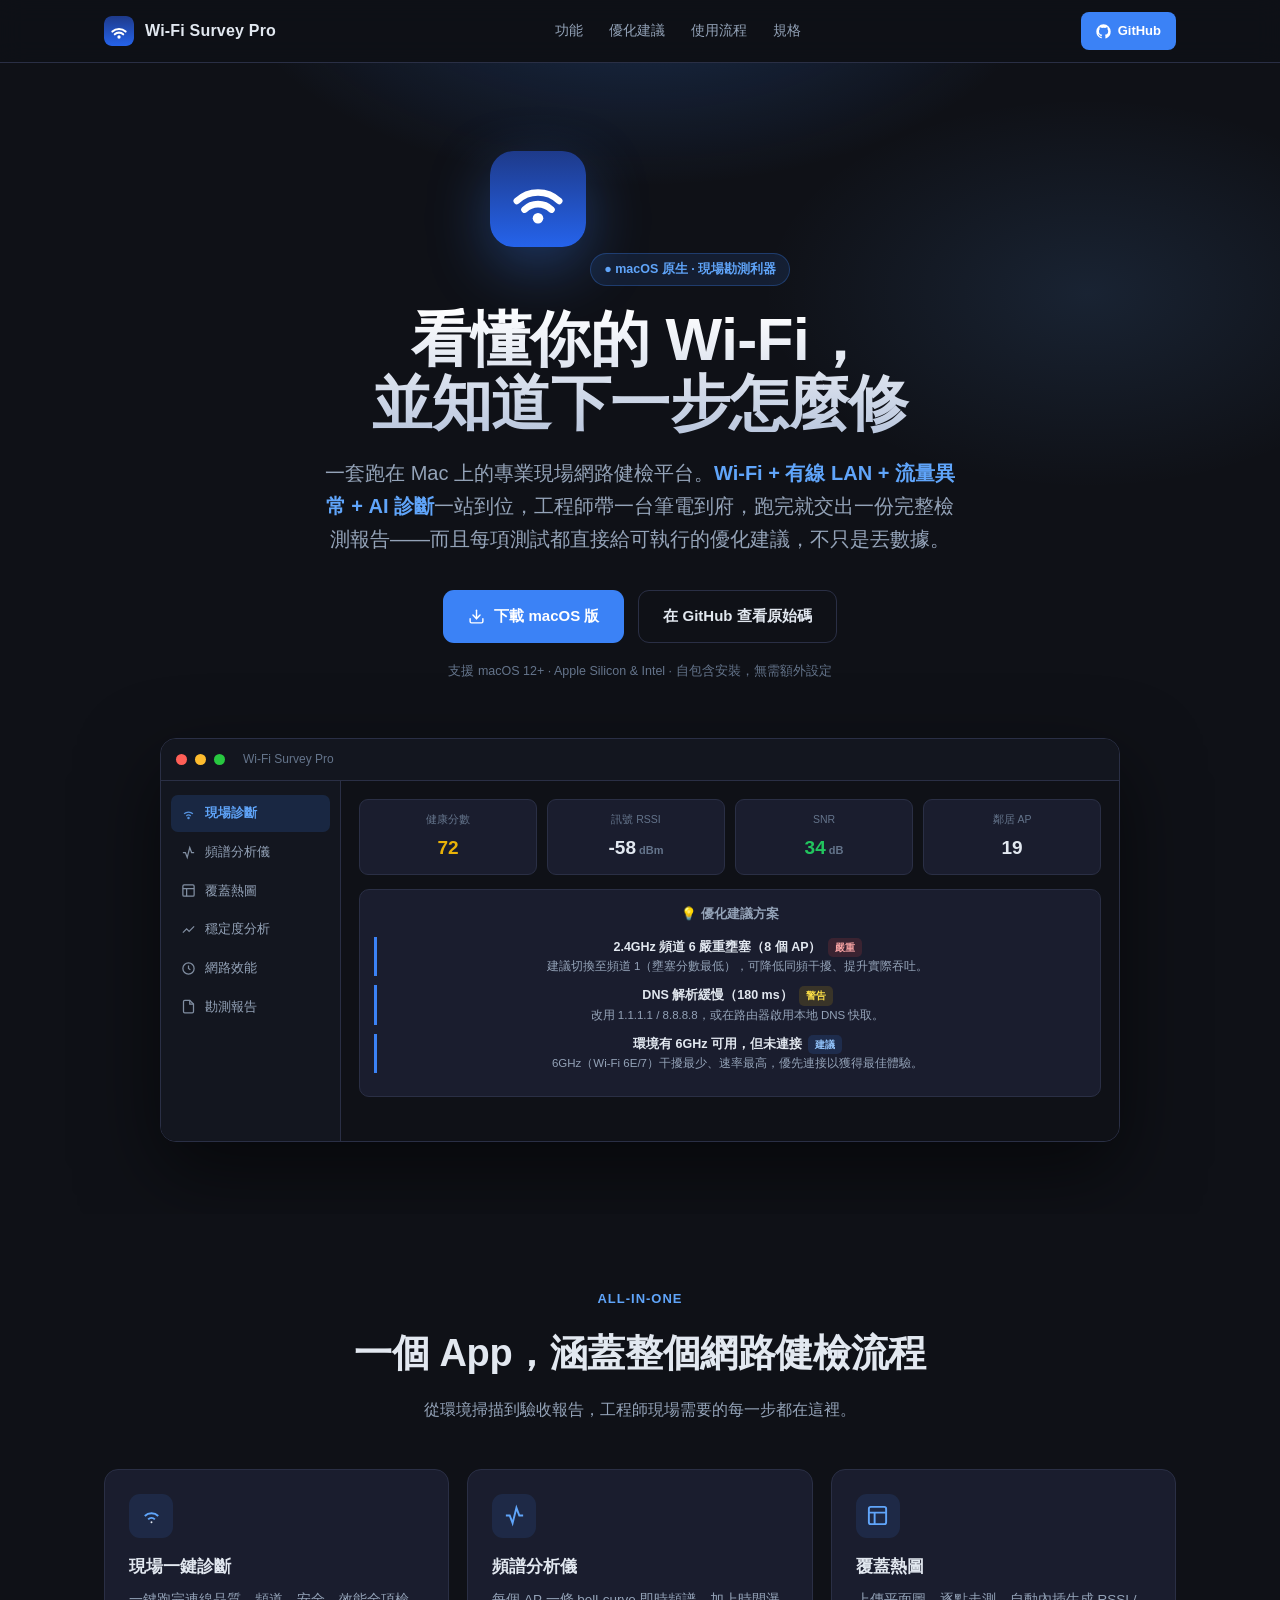
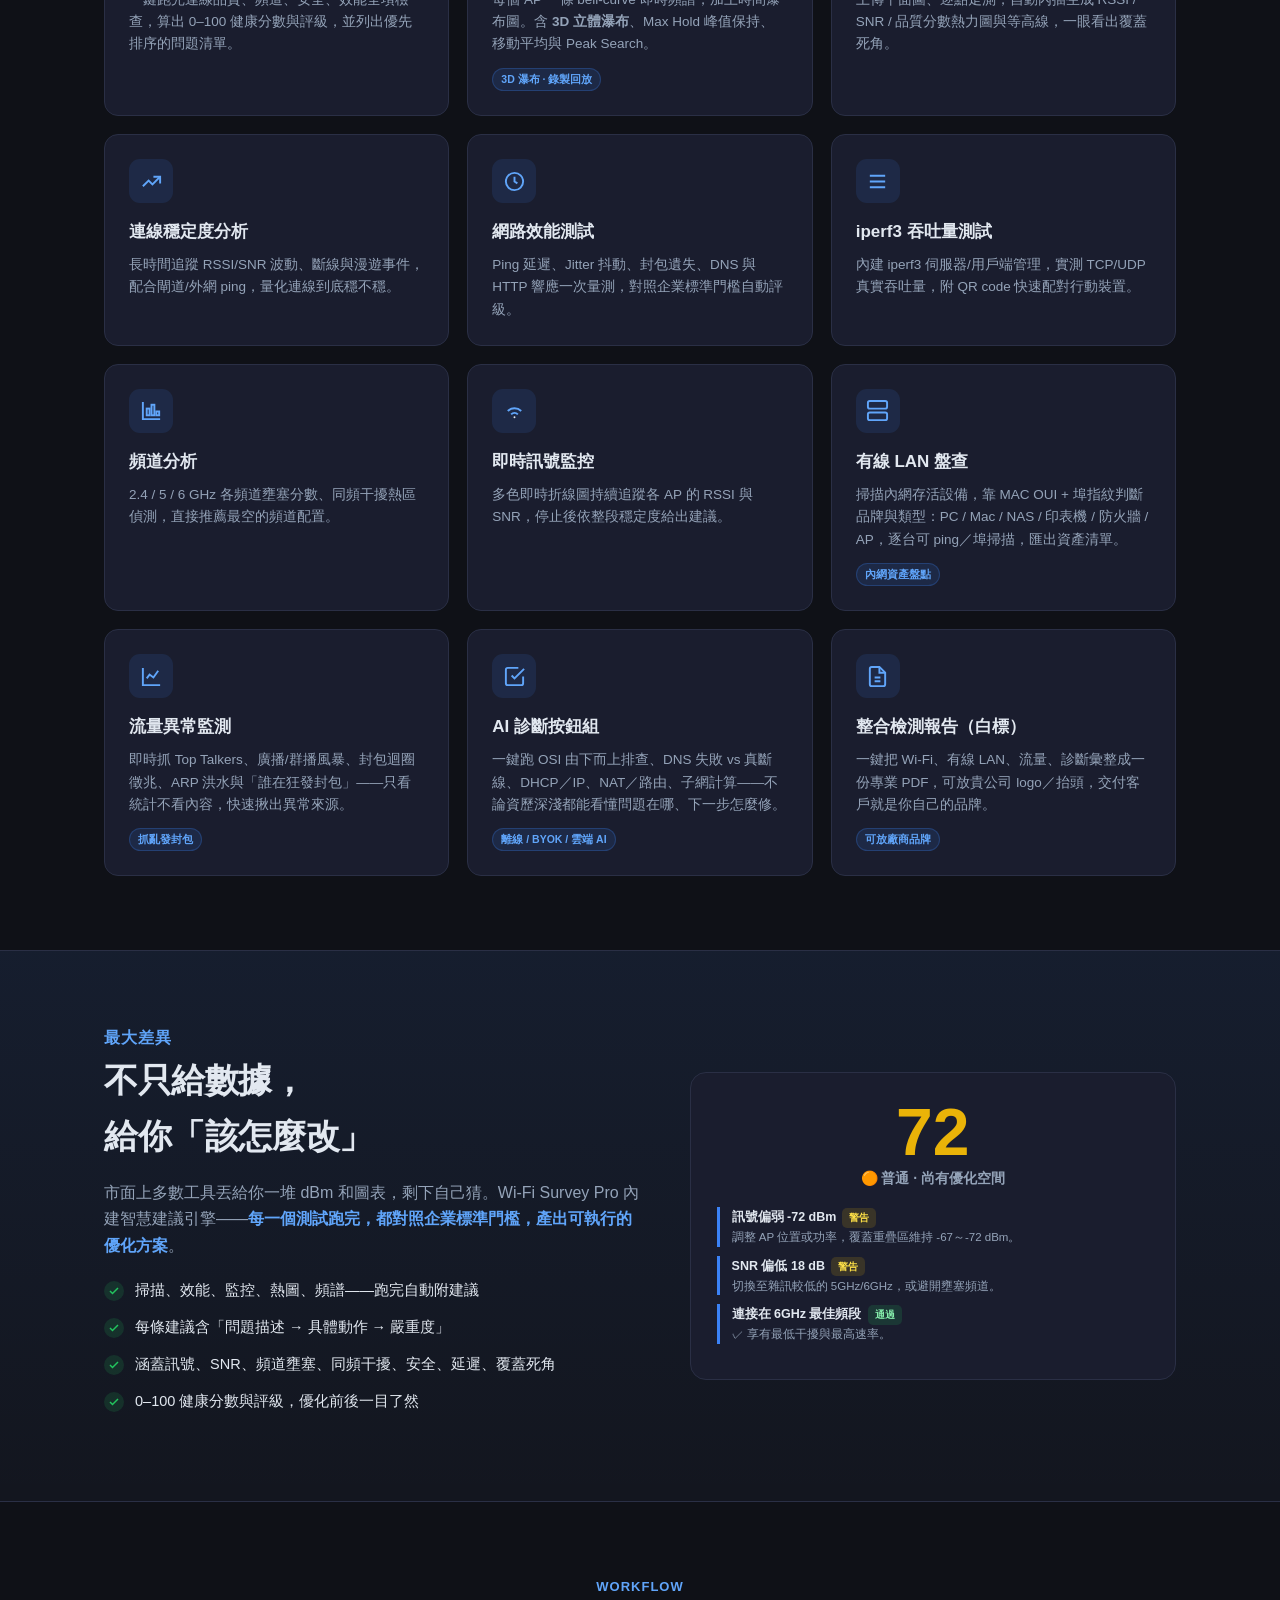
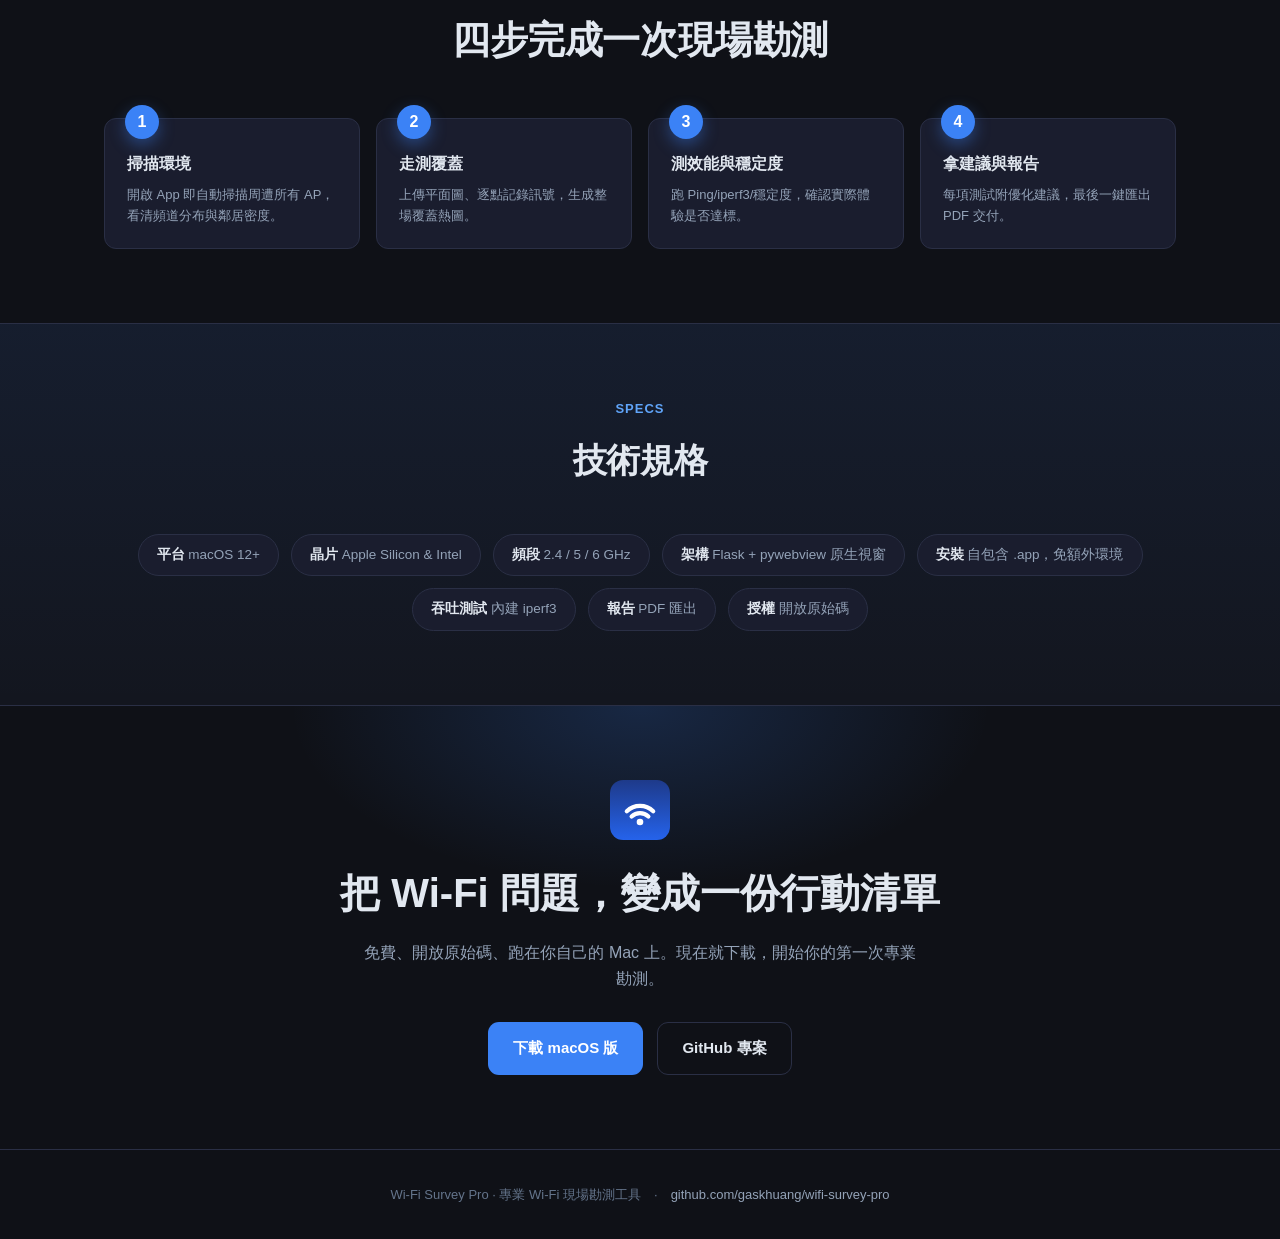
==== docs/index.html @ 83f184ad "docs: P5 介紹頁更新為網路健檢平台（新增 LAN/流量/AI 診斷/整合報告） - Hero 改為「Wi-Fi + 有線 LAN + 流量異常 + AI 診斷 一站式現場健檢平台」 - 功能九" ====
<!DOCTYPE html>
<html lang="zh-TW">
<head>
<meta charset="UTF-8">
<meta name="viewport" content="width=device-width, initial-scale=1.0">
<title>Wi-Fi Survey Pro — 專業 Wi-Fi 現場勘測工具</title>
<meta name="description" content="macOS 專業 Wi-Fi 現場勘測工具：頻譜分析、3D 瀑布圖、覆蓋熱圖、穩定度與效能測試，每個測試跑完都給你可執行的優化建議方案。">
<style>
  :root{
    --bg:#0f1117; --bg2:#13161f; --card:#1a1d2e; --hover:#22273a;
    --border:#2a2f45; --accent:#3b82f6; --accent2:#60a5fa;
    --success:#22c55e; --warning:#eab308; --danger:#ef4444;
    --t1:#e2e8f0; --t2:#94a3b8; --t3:#64748b;
    --radius:14px; --maxw:1120px;
  }
  *{box-sizing:border-box;margin:0;padding:0}
  html{scroll-behavior:smooth}
  body{
    font-family:-apple-system,BlinkMacSystemFont,"Segoe UI","PingFang TC","Noto Sans TC",Roboto,Helvetica,Arial,sans-serif;
    background:var(--bg); color:var(--t1); line-height:1.65;
    -webkit-font-smoothing:antialiased;
  }
  a{color:inherit;text-decoration:none}
  .wrap{max-width:var(--maxw);margin:0 auto;padding:0 24px}
  .accent{color:var(--accent2)}
  .muted{color:var(--t2)}

  /* ── nav ── */
  header{
    position:sticky;top:0;z-index:50;backdrop-filter:blur(12px);
    background:rgba(15,17,23,.72);border-bottom:1px solid var(--border);
  }
  .nav{display:flex;align-items:center;justify-content:space-between;height:62px}
  .brand{display:flex;align-items:center;gap:11px;font-weight:800;font-size:16px;letter-spacing:.2px}
  .brand .logo{width:30px;height:30px;border-radius:8px;flex:0 0 auto}
  .nav-links{display:flex;gap:26px;font-size:14px;color:var(--t2)}
  .nav-links a:hover{color:var(--t1)}
  .nav-cta{display:inline-flex;align-items:center;gap:7px;padding:8px 15px;border-radius:8px;
    background:var(--accent);color:#fff;font-size:13px;font-weight:600;transition:.15s}
  .nav-cta:hover{background:#2563eb;transform:translateY(-1px)}
  @media(max-width:720px){.nav-links{display:none}}

  /* ── hero ── */
  .hero{position:relative;overflow:hidden;padding:88px 0 72px;text-align:center}
  .hero::before{content:"";position:absolute;inset:0;z-index:0;
    background:
      radial-gradient(600px 340px at 50% -10%, rgba(59,130,246,.28), transparent 70%),
      radial-gradient(500px 300px at 85% 20%, rgba(96,165,250,.12), transparent 65%);}
  .hero>*{position:relative;z-index:1}
  .hero .logo-big{width:96px;height:96px;border-radius:24px;margin:0 auto 26px;
    box-shadow:0 20px 60px rgba(59,130,246,.35)}
  .badge{display:inline-flex;align-items:center;gap:7px;font-size:12.5px;color:var(--accent2);
    background:rgba(59,130,246,.12);border:1px solid rgba(59,130,246,.3);
    padding:5px 13px;border-radius:999px;margin-bottom:22px;font-weight:600}
  .hero h1{font-size:clamp(34px,6vw,60px);line-height:1.08;font-weight:850;letter-spacing:-.5px;
    background:linear-gradient(180deg,#fff,#b9c6dd);-webkit-background-clip:text;background-clip:text;color:transparent}
  .hero p.sub{font-size:clamp(16px,2.4vw,20px);color:var(--t2);max-width:640px;margin:20px auto 34px}
  .cta-row{display:flex;gap:14px;justify-content:center;flex-wrap:wrap}
  .btn{display:inline-flex;align-items:center;gap:9px;padding:13px 24px;border-radius:11px;
    font-weight:700;font-size:15px;transition:.16s;border:1px solid transparent}
  .btn-primary{background:var(--accent);color:#fff}
  .btn-primary:hover{background:#2563eb;transform:translateY(-2px);box-shadow:0 12px 30px rgba(59,130,246,.4)}
  .btn-ghost{background:transparent;border-color:var(--border);color:var(--t1)}
  .btn-ghost:hover{background:var(--card);border-color:var(--accent)}
  .hero .note{margin-top:18px;font-size:12.5px;color:var(--t3)}

  /* ── app mockup ── */
  .shot{margin:56px auto 0;max-width:960px;border-radius:16px;overflow:hidden;
    border:1px solid var(--border);box-shadow:0 30px 80px rgba(0,0,0,.55)}
  .shot .bar{display:flex;align-items:center;gap:8px;padding:11px 15px;background:var(--bg2);border-bottom:1px solid var(--border)}
  .dot{width:11px;height:11px;border-radius:50%}
  .app{display:flex;min-height:360px;background:var(--bg)}
  .side{width:180px;flex:0 0 auto;background:var(--bg2);border-right:1px solid var(--border);padding:14px 10px}
  .side .item{display:flex;align-items:center;gap:9px;padding:8px 10px;border-radius:7px;font-size:12.5px;color:var(--t2);margin-bottom:2px}
  .side .item.on{background:rgba(59,130,246,.16);color:var(--accent2);font-weight:600}
  .side .item .ic{width:15px;height:15px;flex:0 0 auto;opacity:.85}
  .main{flex:1;padding:18px;min-width:0}
  .cards{display:grid;grid-template-columns:repeat(4,1fr);gap:10px;margin-bottom:14px}
  .kpi{background:var(--card);border:1px solid var(--border);border-radius:9px;padding:11px 12px}
  .kpi .l{font-size:10.5px;color:var(--t3)}
  .kpi .v{font-size:19px;font-weight:800;margin-top:3px}
  .panel{background:var(--card);border:1px solid var(--border);border-radius:10px;padding:14px}
  .panel h4{font-size:12.5px;color:var(--t2);margin-bottom:12px;font-weight:600}
  .reco{border-left:3px solid var(--accent);padding-left:12px;margin-bottom:9px}
  .reco .rt{font-size:12.5px;font-weight:700}
  .reco .rr{font-size:11.5px;color:var(--t2)}
  .sev{display:inline-block;font-size:9.5px;font-weight:700;padding:2px 7px;border-radius:5px;vertical-align:middle;margin-left:6px}
  .sev-c{background:rgba(239,68,68,.15);color:#fca5a5}
  .sev-w{background:rgba(234,179,8,.15);color:#fde047}
  .sev-i{background:rgba(59,130,246,.15);color:#93c5fd}
  @media(max-width:720px){.side{display:none}.cards{grid-template-columns:repeat(2,1fr)}}

  /* ── sections ── */
  section{padding:74px 0}
  .sec-head{text-align:center;max-width:680px;margin:0 auto 46px}
  .sec-head .eyebrow{font-size:13px;font-weight:700;color:var(--accent2);letter-spacing:1px;text-transform:uppercase}
  .sec-head h2{font-size:clamp(26px,4vw,38px);font-weight:820;margin:12px 0;letter-spacing:-.4px}
  .sec-head p{color:var(--t2);font-size:16px}

  .grid{display:grid;grid-template-columns:repeat(3,1fr);gap:18px}
  @media(max-width:900px){.grid{grid-template-columns:repeat(2,1fr)}}
  @media(max-width:600px){.grid{grid-template-columns:1fr}}
  .feat{background:var(--card);border:1px solid var(--border);border-radius:var(--radius);padding:24px;transition:.18s}
  .feat:hover{border-color:var(--accent);transform:translateY(-3px);box-shadow:0 16px 40px rgba(0,0,0,.35)}
  .feat .fi{width:44px;height:44px;border-radius:11px;display:flex;align-items:center;justify-content:center;
    background:rgba(59,130,246,.12);margin-bottom:15px}
  .feat .fi svg{width:23px;height:23px;stroke:var(--accent2);fill:none;stroke-width:2}
  .feat h3{font-size:17px;font-weight:750;margin-bottom:8px}
  .feat p{font-size:13.5px;color:var(--t2)}
  .feat .tag{display:inline-block;font-size:10.5px;font-weight:700;color:var(--accent2);
    background:rgba(59,130,246,.12);border:1px solid rgba(59,130,246,.25);padding:2px 8px;border-radius:999px;margin-top:12px}

  /* ── highlight (優化建議) ── */
  .hl{background:
      linear-gradient(180deg,rgba(59,130,246,.07),transparent),var(--bg2);
    border-top:1px solid var(--border);border-bottom:1px solid var(--border)}
  .hl-grid{display:grid;grid-template-columns:1.05fr .95fr;gap:48px;align-items:center}
  @media(max-width:820px){.hl-grid{grid-template-columns:1fr;gap:32px}}
  .hl h2{font-size:clamp(24px,3.6vw,34px);font-weight:820;letter-spacing:-.4px;margin-bottom:16px}
  .hl ul{list-style:none;margin-top:20px}
  .hl li{display:flex;gap:11px;font-size:14.5px;color:var(--t1);margin-bottom:13px}
  .hl li .ck{flex:0 0 auto;width:20px;height:20px;border-radius:50%;background:rgba(34,197,94,.15);
    display:flex;align-items:center;justify-content:center;margin-top:2px}
  .hl li .ck svg{width:12px;height:12px;stroke:var(--success);fill:none;stroke-width:3}
  .score-card{background:var(--card);border:1px solid var(--border);border-radius:16px;padding:26px;text-align:center}
  .gauge{font-size:66px;font-weight:900;line-height:1;color:var(--warning)}
  .gauge small{display:block;font-size:14px;font-weight:600;color:var(--t2);margin-top:6px}
  .score-issues{text-align:left;margin-top:22px}

  /* ── steps ── */
  .steps{display:grid;grid-template-columns:repeat(4,1fr);gap:16px;counter-reset:s}
  @media(max-width:820px){.steps{grid-template-columns:repeat(2,1fr)}}
  @media(max-width:480px){.steps{grid-template-columns:1fr}}
  .step{background:var(--card);border:1px solid var(--border);border-radius:12px;padding:22px;position:relative}
  .step::before{counter-increment:s;content:counter(s);position:absolute;top:-14px;left:20px;
    width:34px;height:34px;border-radius:50%;background:var(--accent);color:#fff;font-weight:800;
    display:flex;align-items:center;justify-content:center;box-shadow:0 6px 16px rgba(59,130,246,.4)}
  .step h4{margin:10px 0 7px;font-size:15.5px}
  .step p{font-size:13px;color:var(--t2)}

  /* ── specs ── */
  .specs{display:flex;flex-wrap:wrap;gap:12px;justify-content:center}
  .spec{background:var(--card);border:1px solid var(--border);border-radius:999px;padding:9px 18px;font-size:13.5px;color:var(--t2)}
  .spec b{color:var(--t1)}

  /* ── final cta ── */
  .final{text-align:center;background:
    radial-gradient(500px 260px at 50% 0%,rgba(59,130,246,.2),transparent 70%)}
  .final h2{font-size:clamp(26px,4vw,40px);font-weight:850;margin-bottom:14px}
  .final p{color:var(--t2);max-width:560px;margin:0 auto 30px;font-size:16px}

  footer{border-top:1px solid var(--border);padding:34px 0;color:var(--t3);font-size:13px;text-align:center}
  footer a{color:var(--t2)}footer a:hover{color:var(--t1)}
</style>
</head>
<body>

<!-- shared Wi-Fi logo SVG (used inline several times) -->
<svg width="0" height="0" style="position:absolute" aria-hidden="true">
  <defs>
    <linearGradient id="wifiGrad" x1="0" y1="0" x2="0" y2="1">
      <stop offset="0" stop-color="#1e3a8a"/><stop offset="1" stop-color="#2563eb"/>
    </linearGradient>
    <symbol id="wifi" viewBox="0 0 100 100">
      <rect width="100" height="100" rx="22" fill="url(#wifiGrad)"/>
      <g fill="none" stroke="#fff" stroke-linecap="round">
        <path d="M28 52 A32 32 0 0 1 72 52" stroke-width="7"/>
        <path d="M36 61 A20 20 0 0 1 64 61" stroke-width="7"/>
        <circle cx="50" cy="70" r="5.5" fill="#fff" stroke="none"/>
      </g>
    </symbol>
  </defs>
</svg>

<header>
  <div class="wrap nav">
    <div class="brand"><svg class="logo"><use href="#wifi"/></svg>Wi-Fi Survey Pro</div>
    <nav class="nav-links">
      <a href="#features">功能</a>
      <a href="#reco">優化建議</a>
      <a href="#how">使用流程</a>
      <a href="#specs">規格</a>
    </nav>
    <a class="nav-cta" href="https://github.com/gaskhuang/wifi-survey-pro" target="_blank" rel="noopener">
      <svg width="15" height="15" viewBox="0 0 24 24" fill="currentColor"><path d="M12 .5A11.5 11.5 0 0 0 .5 12a11.5 11.5 0 0 0 7.86 10.92c.58.1.79-.25.79-.56v-2c-3.2.7-3.88-1.37-3.88-1.37-.53-1.34-1.3-1.7-1.3-1.7-1.06-.72.08-.71.08-.71 1.17.08 1.79 1.2 1.79 1.2 1.04 1.79 2.73 1.27 3.4.97.1-.76.4-1.27.74-1.56-2.55-.29-5.24-1.28-5.24-5.7 0-1.26.45-2.29 1.19-3.1-.12-.29-.52-1.46.11-3.05 0 0 .97-.31 3.18 1.18a11 11 0 0 1 5.8 0c2.2-1.49 3.17-1.18 3.17-1.18.63 1.59.23 2.76.11 3.05.74.81 1.19 1.84 1.19 3.1 0 4.43-2.7 5.4-5.26 5.69.41.36.78 1.06.78 2.14v3.17c0 .31.2.67.8.56A11.5 11.5 0 0 0 23.5 12 11.5 11.5 0 0 0 12 .5Z"/></svg>
      GitHub
    </a>
  </div>
</header>

<!-- ── HERO ── -->
<section class="hero">
  <div class="wrap">
    <svg class="logo-big"><use href="#wifi"/></svg>
    <div class="badge">● macOS 原生 · 現場勘測利器</div>
    <h1>看懂你的 Wi-Fi，<br>並知道下一步怎麼修</h1>
    <p class="sub">一套跑在 Mac 上的專業現場網路健檢平台。<strong class="accent">Wi-Fi + 有線 LAN + 流量異常 + AI 診斷</strong>一站到位，工程師帶一台筆電到府，跑完就交出一份完整檢測報告——而且每項測試都直接給可執行的優化建議，不只是丟數據。</p>
    <div class="cta-row">
      <a class="btn btn-primary" href="https://github.com/gaskhuang/wifi-survey-pro/releases" target="_blank" rel="noopener">
        <svg width="17" height="17" viewBox="0 0 24 24" fill="none" stroke="currentColor" stroke-width="2" stroke-linecap="round"><path d="M21 15v4a2 2 0 0 1-2 2H5a2 2 0 0 1-2-2v-4"/><polyline points="7 10 12 15 17 10"/><line x1="12" y1="15" x2="12" y2="3"/></svg>
        下載 macOS 版
      </a>
      <a class="btn btn-ghost" href="https://github.com/gaskhuang/wifi-survey-pro" target="_blank" rel="noopener">在 GitHub 查看原始碼</a>
    </div>
    <div class="note">支援 macOS 12+ · Apple Silicon &amp; Intel · 自包含安裝，無需額外設定</div>

    <!-- app mockup -->
    <div class="shot">
      <div class="bar">
        <span class="dot" style="background:#ff5f57"></span>
        <span class="dot" style="background:#febc2e"></span>
        <span class="dot" style="background:#28c840"></span>
        <span style="margin-left:10px;font-size:12px;color:var(--t3)">Wi-Fi Survey Pro</span>
      </div>
      <div class="app">
        <div class="side">
          <div class="item on"><svg class="ic" viewBox="0 0 24 24" fill="none" stroke="currentColor" stroke-width="2"><path d="M5 12.5a10 10 0 0 1 14 0"/><path d="M8.5 16a5 5 0 0 1 7 0"/><circle cx="12" cy="19" r="1"/></svg>現場診斷</div>
          <div class="item"><svg class="ic" viewBox="0 0 24 24" fill="none" stroke="currentColor" stroke-width="2"><path d="M3 12h4l3 8 4-16 3 8h4"/></svg>頻譜分析儀</div>
          <div class="item"><svg class="ic" viewBox="0 0 24 24" fill="none" stroke="currentColor" stroke-width="2"><rect x="3" y="3" width="18" height="18" rx="2"/><path d="M3 9h18M9 21V9"/></svg>覆蓋熱圖</div>
          <div class="item"><svg class="ic" viewBox="0 0 24 24" fill="none" stroke="currentColor" stroke-width="2"><path d="M3 17l6-6 4 4 8-8"/></svg>穩定度分析</div>
          <div class="item"><svg class="ic" viewBox="0 0 24 24" fill="none" stroke="currentColor" stroke-width="2"><circle cx="12" cy="12" r="9"/><path d="M12 7v5l3 2"/></svg>網路效能</div>
          <div class="item"><svg class="ic" viewBox="0 0 24 24" fill="none" stroke="currentColor" stroke-width="2"><path d="M14 2H6a2 2 0 0 0-2 2v16a2 2 0 0 0 2 2h12a2 2 0 0 0 2-2V8z"/><path d="M14 2v6h6"/></svg>勘測報告</div>
        </div>
        <div class="main">
          <div class="cards">
            <div class="kpi"><div class="l">健康分數</div><div class="v" style="color:var(--warning)">72</div></div>
            <div class="kpi"><div class="l">訊號 RSSI</div><div class="v">-58<span style="font-size:11px;color:var(--t3)"> dBm</span></div></div>
            <div class="kpi"><div class="l">SNR</div><div class="v" style="color:var(--success)">34<span style="font-size:11px;color:var(--t3)"> dB</span></div></div>
            <div class="kpi"><div class="l">鄰居 AP</div><div class="v">19</div></div>
          </div>
          <div class="panel">
            <h4>💡 優化建議方案</h4>
            <div class="reco"><div class="rt">2.4GHz 頻道 6 嚴重壅塞（8 個 AP）<span class="sev sev-c">嚴重</span></div><div class="rr">建議切換至頻道 1（壅塞分數最低），可降低同頻干擾、提升實際吞吐。</div></div>
            <div class="reco"><div class="rt">DNS 解析緩慢（180 ms）<span class="sev sev-w">警告</span></div><div class="rr">改用 1.1.1.1 / 8.8.8.8，或在路由器啟用本地 DNS 快取。</div></div>
            <div class="reco"><div class="rt">環境有 6GHz 可用，但未連接<span class="sev sev-i">建議</span></div><div class="rr">6GHz（Wi-Fi 6E/7）干擾最少、速率最高，優先連接以獲得最佳體驗。</div></div>
          </div>
        </div>
      </div>
    </div>
  </div>
</section>

<!-- ── FEATURES ── -->
<section id="features">
  <div class="wrap">
    <div class="sec-head">
      <div class="eyebrow">All-in-One</div>
      <h2>一個 App，涵蓋整個網路健檢流程</h2>
      <p>從環境掃描到驗收報告，工程師現場需要的每一步都在這裡。</p>
    </div>
    <div class="grid">
      <div class="feat">
        <div class="fi"><svg viewBox="0 0 24 24"><path d="M5 12.5a10 10 0 0 1 14 0"/><path d="M8.5 16a5 5 0 0 1 7 0"/><circle cx="12" cy="19" r="1" fill="currentColor" stroke="none"/></svg></div>
        <h3>現場一鍵診斷</h3>
        <p>一鍵跑完連線品質、頻道、安全、效能全項檢查，算出 0–100 健康分數與評級，並列出優先排序的問題清單。</p>
      </div>
      <div class="feat">
        <div class="fi"><svg viewBox="0 0 24 24"><path d="M3 12h4l3 8 4-16 3 8h4"/></svg></div>
        <h3>頻譜分析儀</h3>
        <p>每個 AP 一條 bell-curve 即時頻譜，加上時間瀑布圖。含 <b>3D 立體瀑布</b>、Max Hold 峰值保持、移動平均與 Peak Search。</p>
        <span class="tag">3D 瀑布 · 錄製回放</span>
      </div>
      <div class="feat">
        <div class="fi"><svg viewBox="0 0 24 24"><rect x="3" y="3" width="18" height="18" rx="2"/><path d="M3 9h18M9 21V9"/></svg></div>
        <h3>覆蓋熱圖</h3>
        <p>上傳平面圖、逐點走測，自動內插生成 RSSI / SNR / 品質分數熱力圖與等高線，一眼看出覆蓋死角。</p>
      </div>
      <div class="feat">
        <div class="fi"><svg viewBox="0 0 24 24"><path d="M3 17l6-6 4 4 8-8"/><path d="M14 7h7v7"/></svg></div>
        <h3>連線穩定度分析</h3>
        <p>長時間追蹤 RSSI/SNR 波動、斷線與漫遊事件，配合閘道/外網 ping，量化連線到底穩不穩。</p>
      </div>
      <div class="feat">
        <div class="fi"><svg viewBox="0 0 24 24"><circle cx="12" cy="12" r="9"/><path d="M12 7v5l3 2"/></svg></div>
        <h3>網路效能測試</h3>
        <p>Ping 延遲、Jitter 抖動、封包遺失、DNS 與 HTTP 響應一次量測，對照企業標準門檻自動評級。</p>
      </div>
      <div class="feat">
        <div class="fi"><svg viewBox="0 0 24 24"><path d="M4 12h16M4 6h16M4 18h16"/></svg></div>
        <h3>iperf3 吞吐量測試</h3>
        <p>內建 iperf3 伺服器/用戶端管理，實測 TCP/UDP 真實吞吐量，附 QR code 快速配對行動裝置。</p>
      </div>
      <div class="feat">
        <div class="fi"><svg viewBox="0 0 24 24"><path d="M3 3v18h18"/><rect x="7" y="10" width="3" height="7"/><rect x="12" y="6" width="3" height="11"/><rect x="17" y="13" width="3" height="4"/></svg></div>
        <h3>頻道分析</h3>
        <p>2.4 / 5 / 6 GHz 各頻道壅塞分數、同頻干擾熱區偵測，直接推薦最空的頻道配置。</p>
      </div>
      <div class="feat">
        <div class="fi"><svg viewBox="0 0 24 24"><path d="M5 12.5a10 10 0 0 1 14 0"/><path d="M8.5 16a5 5 0 0 1 7 0"/><circle cx="12" cy="19" r="1" fill="currentColor" stroke="none"/></svg></div>
        <h3>即時訊號監控</h3>
        <p>多色即時折線圖持續追蹤各 AP 的 RSSI 與 SNR，停止後依整段穩定度給出建議。</p>
      </div>
      <div class="feat">
        <div class="fi"><svg viewBox="0 0 24 24"><rect x="2" y="2" width="20" height="8" rx="2"/><rect x="2" y="14" width="20" height="8" rx="2"/><line x1="6" y1="6" x2="6.01" y2="6"/><line x1="6" y1="18" x2="6.01" y2="18"/></svg></div>
        <h3>有線 LAN 盤查</h3>
        <p>掃描內網存活設備，靠 MAC OUI + 埠指紋判斷品牌與類型：PC / Mac / NAS / 印表機 / 防火牆 / AP，逐台可 ping／埠掃描，匯出資產清單。</p>
        <span class="tag">內網資產盤點</span>
      </div>
      <div class="feat">
        <div class="fi"><svg viewBox="0 0 24 24"><path d="M3 3v18h18"/><path d="M7 14l3-4 4 3 5-7"/></svg></div>
        <h3>流量異常監測</h3>
        <p>即時抓 Top Talkers、廣播/群播風暴、封包迴圈徵兆、ARP 洪水與「誰在狂發封包」——只看統計不看內容，快速揪出異常來源。</p>
        <span class="tag">抓亂發封包</span>
      </div>
      <div class="feat">
        <div class="fi"><svg viewBox="0 0 24 24"><path d="M9 11l3 3L22 4"/><path d="M21 12v7a2 2 0 0 1-2 2H5a2 2 0 0 1-2-2V5a2 2 0 0 1 2-2h11"/></svg></div>
        <h3>AI 診斷按鈕組</h3>
        <p>一鍵跑 OSI 由下而上排查、DNS 失敗 vs 真斷線、DHCP／IP、NAT／路由、子網計算——不論資歷深淺都能看懂問題在哪、下一步怎麼修。</p>
        <span class="tag">離線 / BYOK / 雲端 AI</span>
      </div>
      <div class="feat">
        <div class="fi"><svg viewBox="0 0 24 24"><path d="M14 2H6a2 2 0 0 0-2 2v16a2 2 0 0 0 2 2h12a2 2 0 0 0 2-2V8z"/><path d="M14 2v6h6M9 13h6M9 17h6"/></svg></div>
        <h3>整合檢測報告（白標）</h3>
        <p>一鍵把 Wi-Fi、有線 LAN、流量、診斷彙整成一份專業 PDF，可放貴公司 logo／抬頭，交付客戶就是你自己的品牌。</p>
        <span class="tag">可放廠商品牌</span>
      </div>
    </div>
  </div>
</section>

<!-- ── HIGHLIGHT: 優化建議 ── -->
<section id="reco" class="hl">
  <div class="wrap hl-grid">
    <div>
      <div class="eyebrow" style="color:var(--accent2);font-weight:700;letter-spacing:1px">最大差異</div>
      <h2>不只給數據，<br>給你「該怎麼改」</h2>
      <p class="muted">市面上多數工具丟給你一堆 dBm 和圖表，剩下自己猜。Wi-Fi Survey Pro 內建智慧建議引擎——<strong class="accent">每一個測試跑完，都對照企業標準門檻，產出可執行的優化方案</strong>。</p>
      <ul>
        <li><span class="ck"><svg viewBox="0 0 24 24"><polyline points="20 6 9 17 4 12"/></svg></span>掃描、效能、監控、熱圖、頻譜——跑完自動附建議</li>
        <li><span class="ck"><svg viewBox="0 0 24 24"><polyline points="20 6 9 17 4 12"/></svg></span>每條建議含「問題描述 → 具體動作 → 嚴重度」</li>
        <li><span class="ck"><svg viewBox="0 0 24 24"><polyline points="20 6 9 17 4 12"/></svg></span>涵蓋訊號、SNR、頻道壅塞、同頻干擾、安全、延遲、覆蓋死角</li>
        <li><span class="ck"><svg viewBox="0 0 24 24"><polyline points="20 6 9 17 4 12"/></svg></span>0–100 健康分數與評級，優化前後一目了然</li>
      </ul>
    </div>
    <div class="score-card">
      <div class="gauge">72<small>🟠 普通 · 尚有優化空間</small></div>
      <div class="score-issues">
        <div class="reco"><div class="rt">訊號偏弱 -72 dBm<span class="sev sev-w">警告</span></div><div class="rr">調整 AP 位置或功率，覆蓋重疊區維持 -67～-72 dBm。</div></div>
        <div class="reco"><div class="rt">SNR 偏低 18 dB<span class="sev sev-w">警告</span></div><div class="rr">切換至雜訊較低的 5GHz/6GHz，或避開壅塞頻道。</div></div>
        <div class="reco"><div class="rt">連接在 6GHz 最佳頻段<span class="sev sev-i" style="background:rgba(34,197,94,.15);color:#86efac">通過</span></div><div class="rr">✓ 享有最低干擾與最高速率。</div></div>
      </div>
    </div>
  </div>
</section>

<!-- ── HOW IT WORKS ── -->
<section id="how">
  <div class="wrap">
    <div class="sec-head">
      <div class="eyebrow">Workflow</div>
      <h2>四步完成一次現場勘測</h2>
    </div>
    <div class="steps">
      <div class="step"><h4>掃描環境</h4><p>開啟 App 即自動掃描周遭所有 AP，看清頻道分布與鄰居密度。</p></div>
      <div class="step"><h4>走測覆蓋</h4><p>上傳平面圖、逐點記錄訊號，生成整場覆蓋熱圖。</p></div>
      <div class="step"><h4>測效能與穩定度</h4><p>跑 Ping/iperf3/穩定度，確認實際體驗是否達標。</p></div>
      <div class="step"><h4>拿建議與報告</h4><p>每項測試附優化建議，最後一鍵匯出 PDF 交付。</p></div>
    </div>
  </div>
</section>

<!-- ── SPECS ── -->
<section id="specs" class="hl">
  <div class="wrap">
    <div class="sec-head">
      <div class="eyebrow" style="color:var(--accent2);font-weight:700;letter-spacing:1px">Specs</div>
      <h2>技術規格</h2>
    </div>
    <div class="specs">
      <div class="spec"><b>平台</b> macOS 12+</div>
      <div class="spec"><b>晶片</b> Apple Silicon &amp; Intel</div>
      <div class="spec"><b>頻段</b> 2.4 / 5 / 6 GHz</div>
      <div class="spec"><b>架構</b> Flask + pywebview 原生視窗</div>
      <div class="spec"><b>安裝</b> 自包含 .app，免額外環境</div>
      <div class="spec"><b>吞吐測試</b> 內建 iperf3</div>
      <div class="spec"><b>報告</b> PDF 匯出</div>
      <div class="spec"><b>授權</b> 開放原始碼</div>
    </div>
  </div>
</section>

<!-- ── FINAL CTA ── -->
<section class="final">
  <div class="wrap">
    <svg style="width:60px;height:60px;margin:0 auto 20px;display:block"><use href="#wifi"/></svg>
    <h2>把 Wi-Fi 問題，變成一份行動清單</h2>
    <p>免費、開放原始碼、跑在你自己的 Mac 上。現在就下載，開始你的第一次專業勘測。</p>
    <div class="cta-row">
      <a class="btn btn-primary" href="https://github.com/gaskhuang/wifi-survey-pro/releases" target="_blank" rel="noopener">下載 macOS 版</a>
      <a class="btn btn-ghost" href="https://github.com/gaskhuang/wifi-survey-pro" target="_blank" rel="noopener">GitHub 專案</a>
    </div>
  </div>
</section>

<footer>
  <div class="wrap">
    Wi-Fi Survey Pro · 專業 Wi-Fi 現場勘測工具　·　<a href="https://github.com/gaskhuang/wifi-survey-pro" target="_blank" rel="noopener">github.com/gaskhuang/wifi-survey-pro</a>
  </div>
</footer>

</body>
</html>
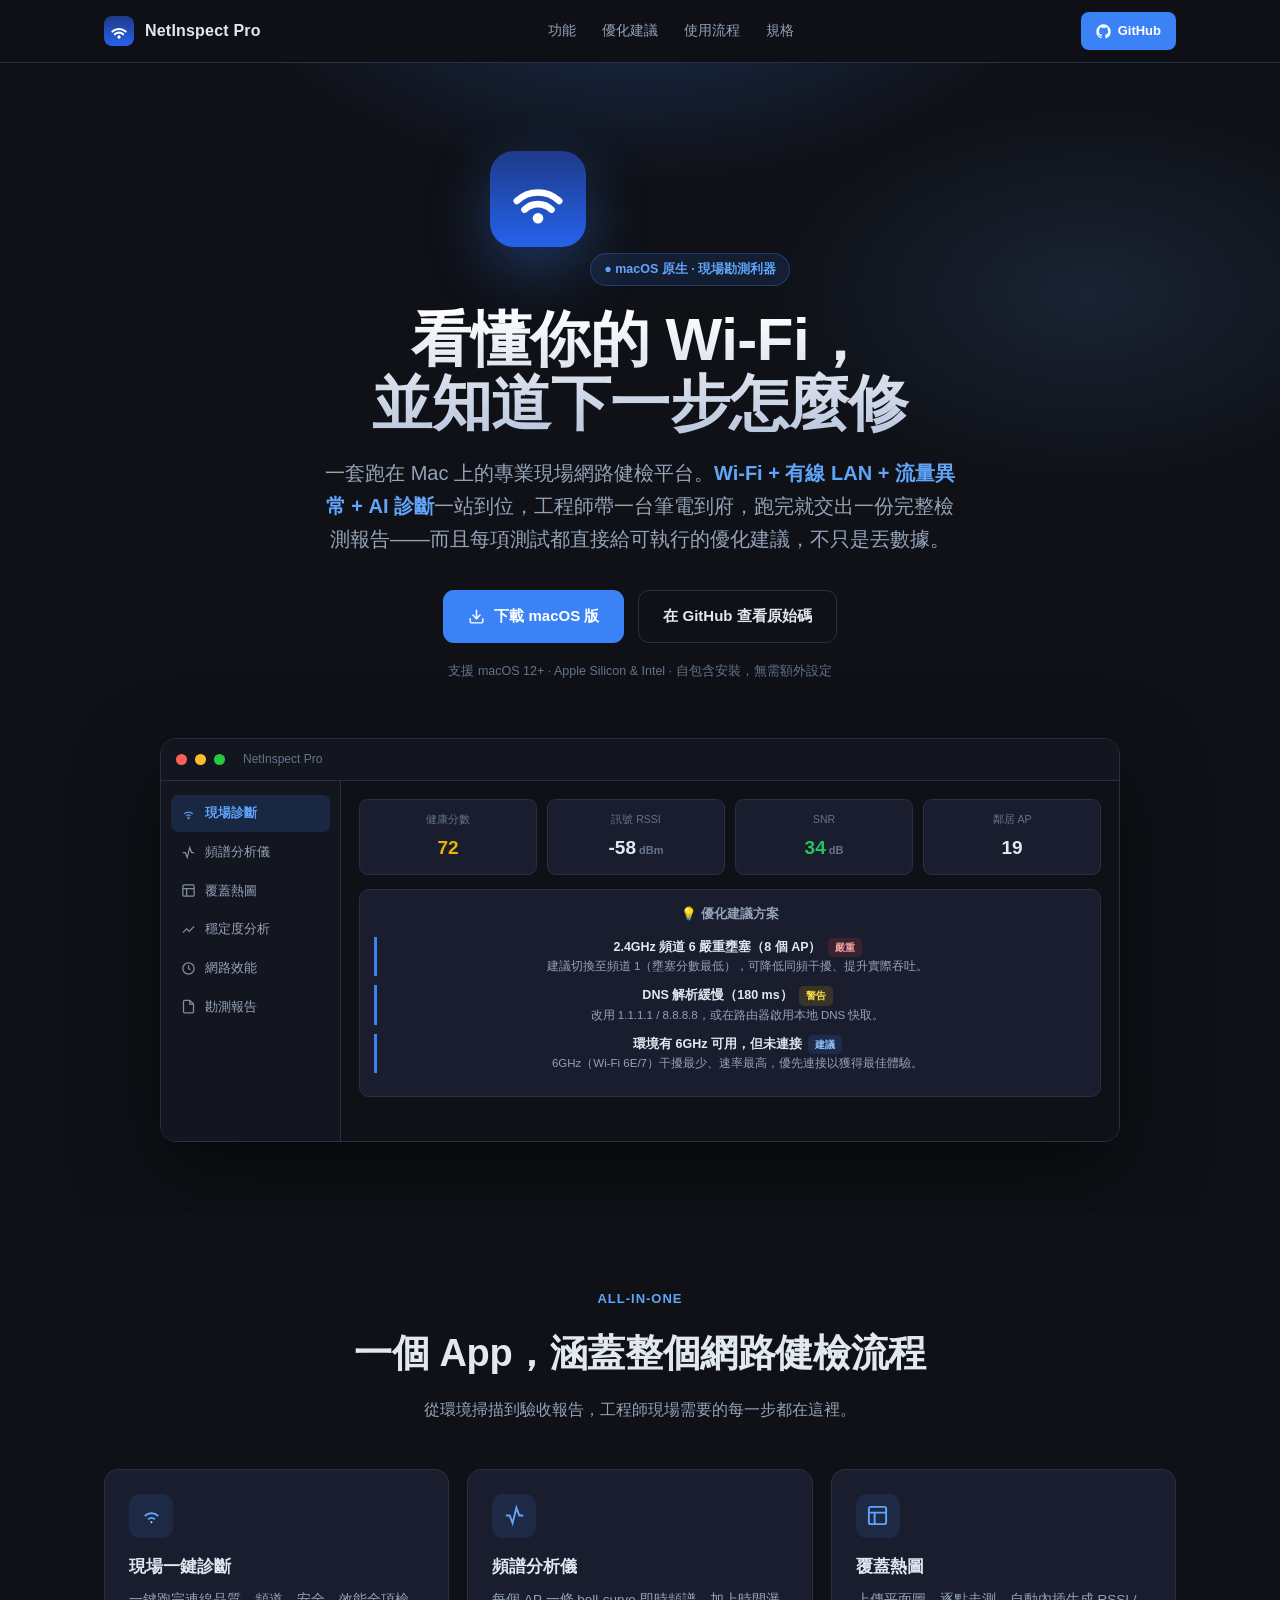
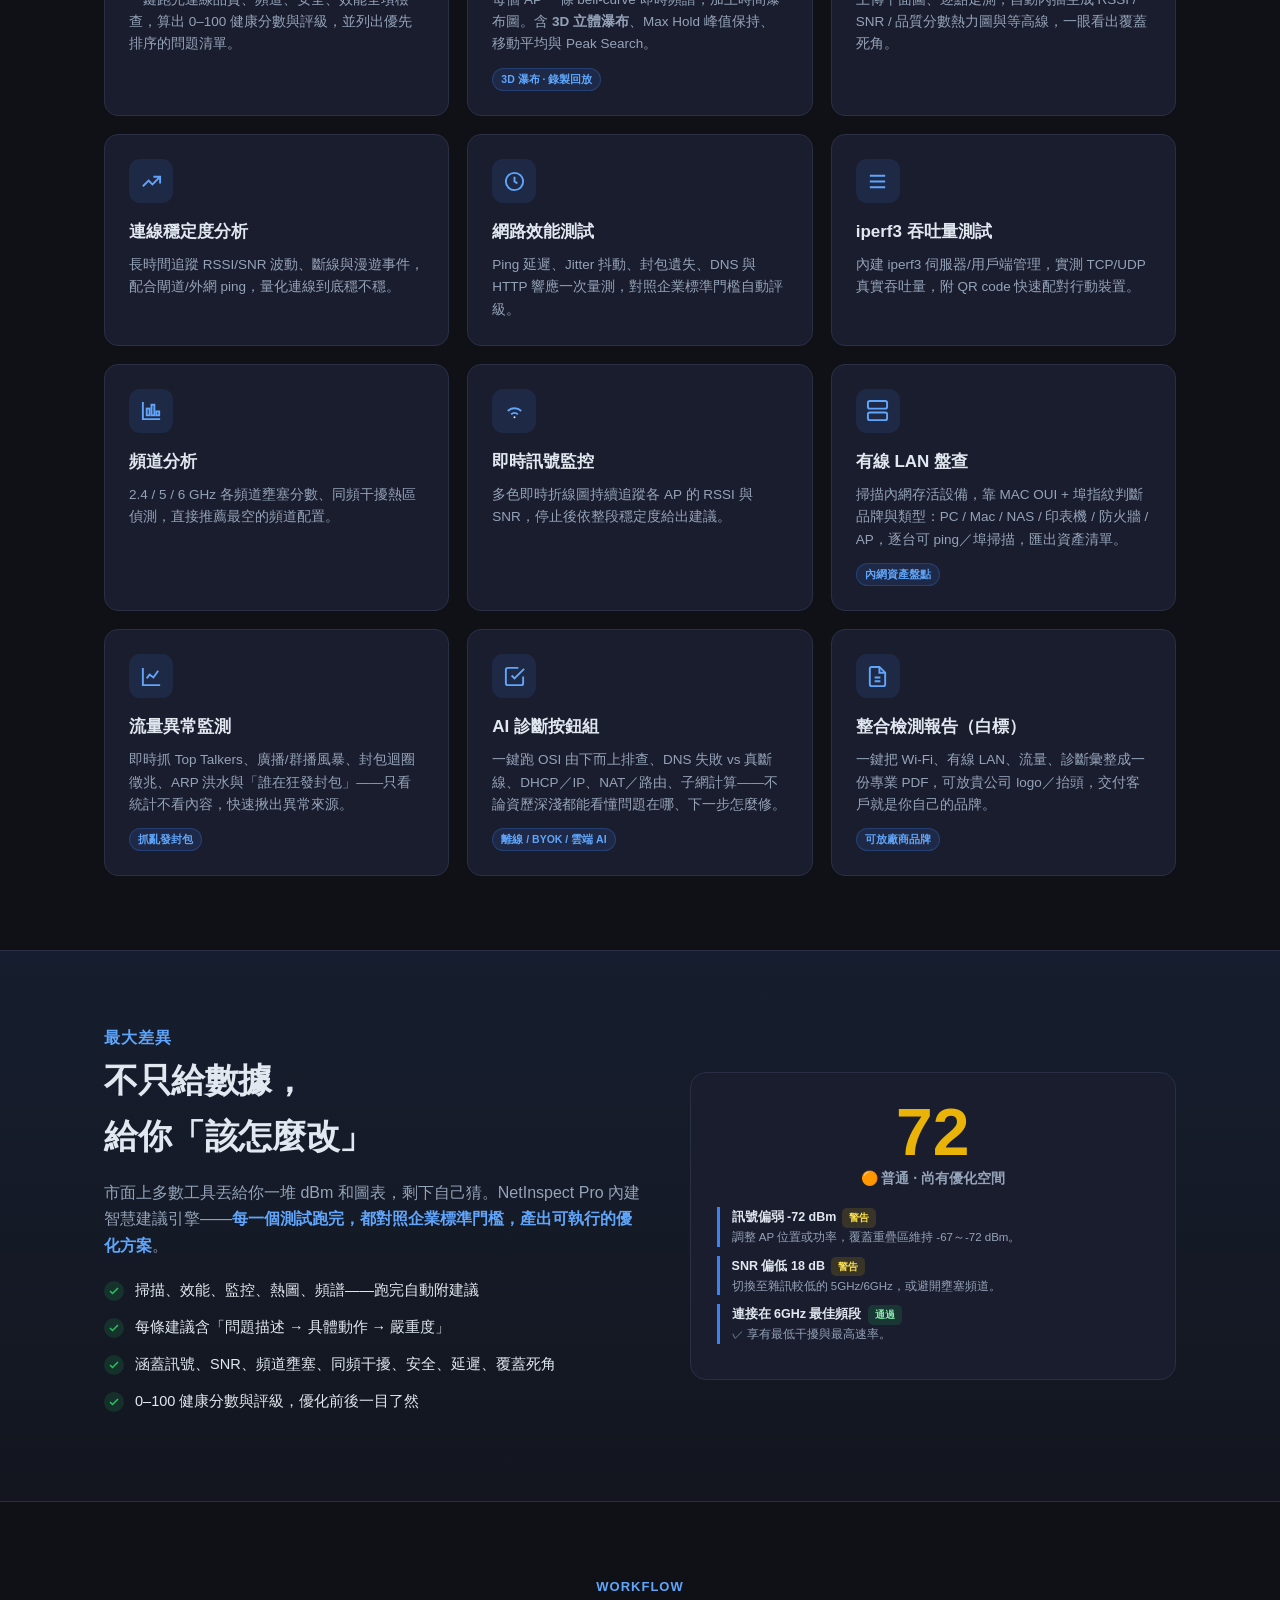
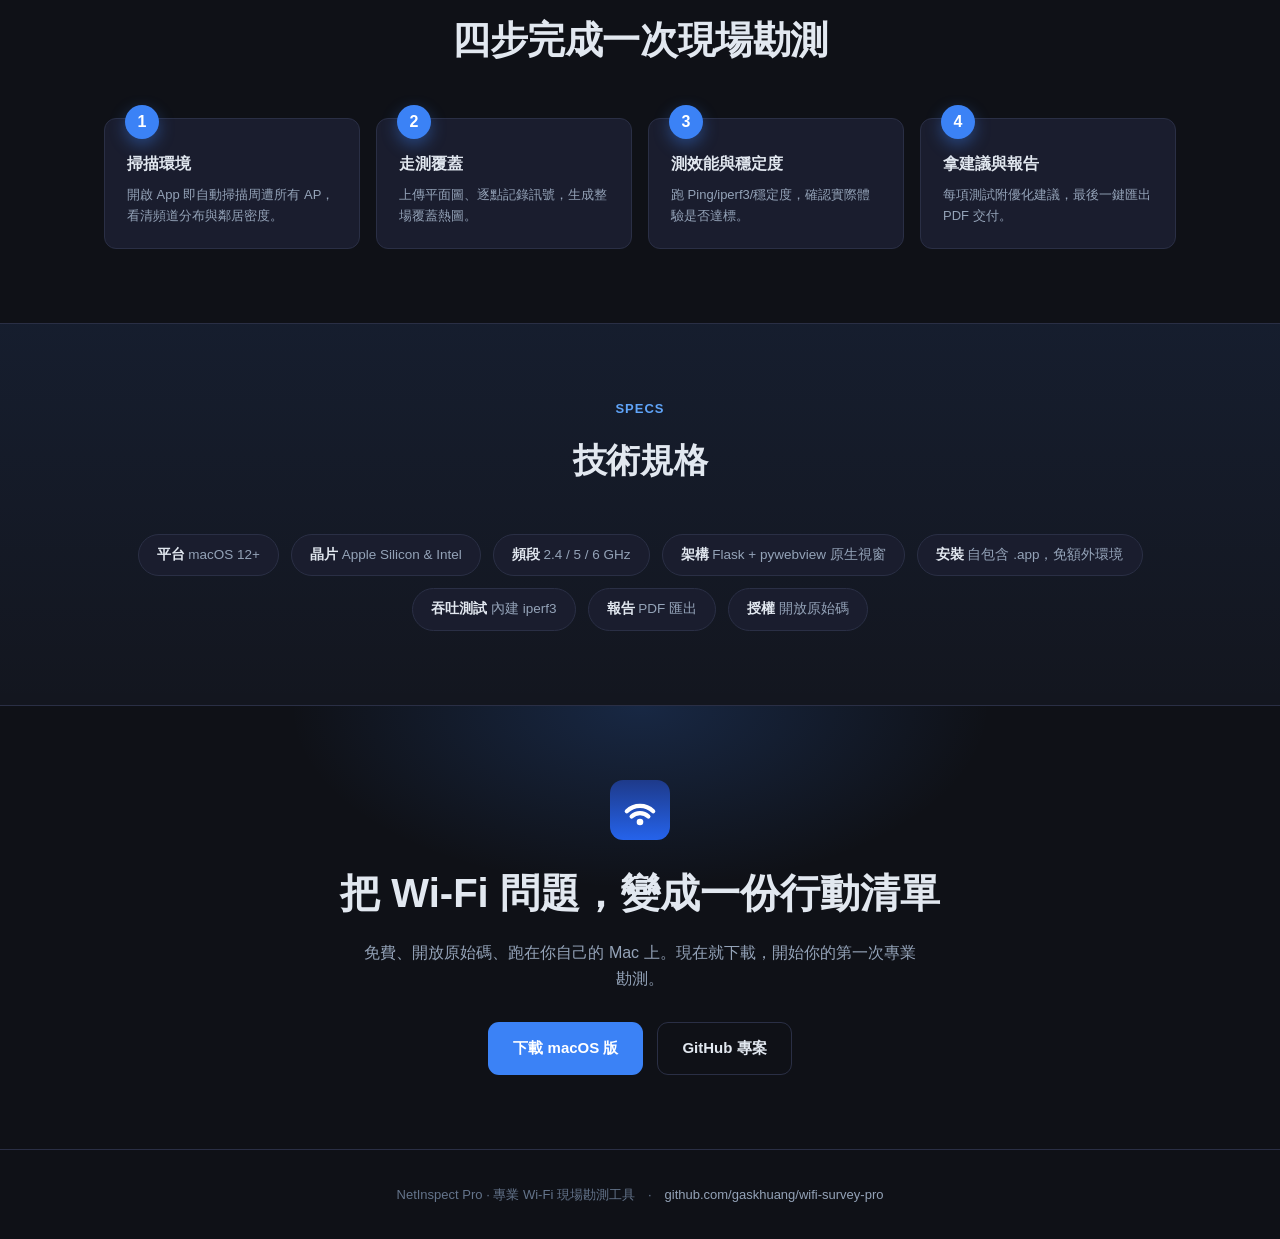
==== commit 91573265: "rename: Wi-Fi Survey Pro → NetInspect Pro（v3.0） 功能已從 Wi-Fi 勘測擴展為完整現場網路健檢平台，正式更名 NetInspect Pro。 - 全專" ====
--- a/docs/index.html
+++ b/docs/index.html
@@ -3,7 +3,7 @@
 <head>
 <meta charset="UTF-8">
 <meta name="viewport" content="width=device-width, initial-scale=1.0">
-<title>Wi-Fi Survey Pro — 專業 Wi-Fi 現場勘測工具</title>
+<title>NetInspect Pro — 專業 Wi-Fi 現場勘測工具</title>
 <meta name="description" content="macOS 專業 Wi-Fi 現場勘測工具：頻譜分析、3D 瀑布圖、覆蓋熱圖、穩定度與效能測試，每個測試跑完都給你可執行的優化建議方案。">
 <style>
   :root{
@@ -174,7 +174,7 @@
 
 <header>
   <div class="wrap nav">
-    <div class="brand"><svg class="logo"><use href="#wifi"/></svg>Wi-Fi Survey Pro</div>
+    <div class="brand"><svg class="logo"><use href="#wifi"/></svg>NetInspect Pro</div>
     <nav class="nav-links">
       <a href="#features">功能</a>
       <a href="#reco">優化建議</a>
@@ -210,7 +210,7 @@
         <span class="dot" style="background:#ff5f57"></span>
         <span class="dot" style="background:#febc2e"></span>
         <span class="dot" style="background:#28c840"></span>
-        <span style="margin-left:10px;font-size:12px;color:var(--t3)">Wi-Fi Survey Pro</span>
+        <span style="margin-left:10px;font-size:12px;color:var(--t3)">NetInspect Pro</span>
       </div>
       <div class="app">
         <div class="side">
@@ -324,7 +324,7 @@
     <div>
       <div class="eyebrow" style="color:var(--accent2);font-weight:700;letter-spacing:1px">最大差異</div>
       <h2>不只給數據，<br>給你「該怎麼改」</h2>
-      <p class="muted">市面上多數工具丟給你一堆 dBm 和圖表，剩下自己猜。Wi-Fi Survey Pro 內建智慧建議引擎——<strong class="accent">每一個測試跑完，都對照企業標準門檻，產出可執行的優化方案</strong>。</p>
+      <p class="muted">市面上多數工具丟給你一堆 dBm 和圖表，剩下自己猜。NetInspect Pro 內建智慧建議引擎——<strong class="accent">每一個測試跑完，都對照企業標準門檻，產出可執行的優化方案</strong>。</p>
       <ul>
         <li><span class="ck"><svg viewBox="0 0 24 24"><polyline points="20 6 9 17 4 12"/></svg></span>掃描、效能、監控、熱圖、頻譜——跑完自動附建議</li>
         <li><span class="ck"><svg viewBox="0 0 24 24"><polyline points="20 6 9 17 4 12"/></svg></span>每條建議含「問題描述 → 具體動作 → 嚴重度」</li>
@@ -394,7 +394,7 @@
 
 <footer>
   <div class="wrap">
-    Wi-Fi Survey Pro · 專業 Wi-Fi 現場勘測工具　·　<a href="https://github.com/gaskhuang/wifi-survey-pro" target="_blank" rel="noopener">github.com/gaskhuang/wifi-survey-pro</a>
+    NetInspect Pro · 專業 Wi-Fi 現場勘測工具　·　<a href="https://github.com/gaskhuang/wifi-survey-pro" target="_blank" rel="noopener">github.com/gaskhuang/wifi-survey-pro</a>
   </div>
 </footer>
 
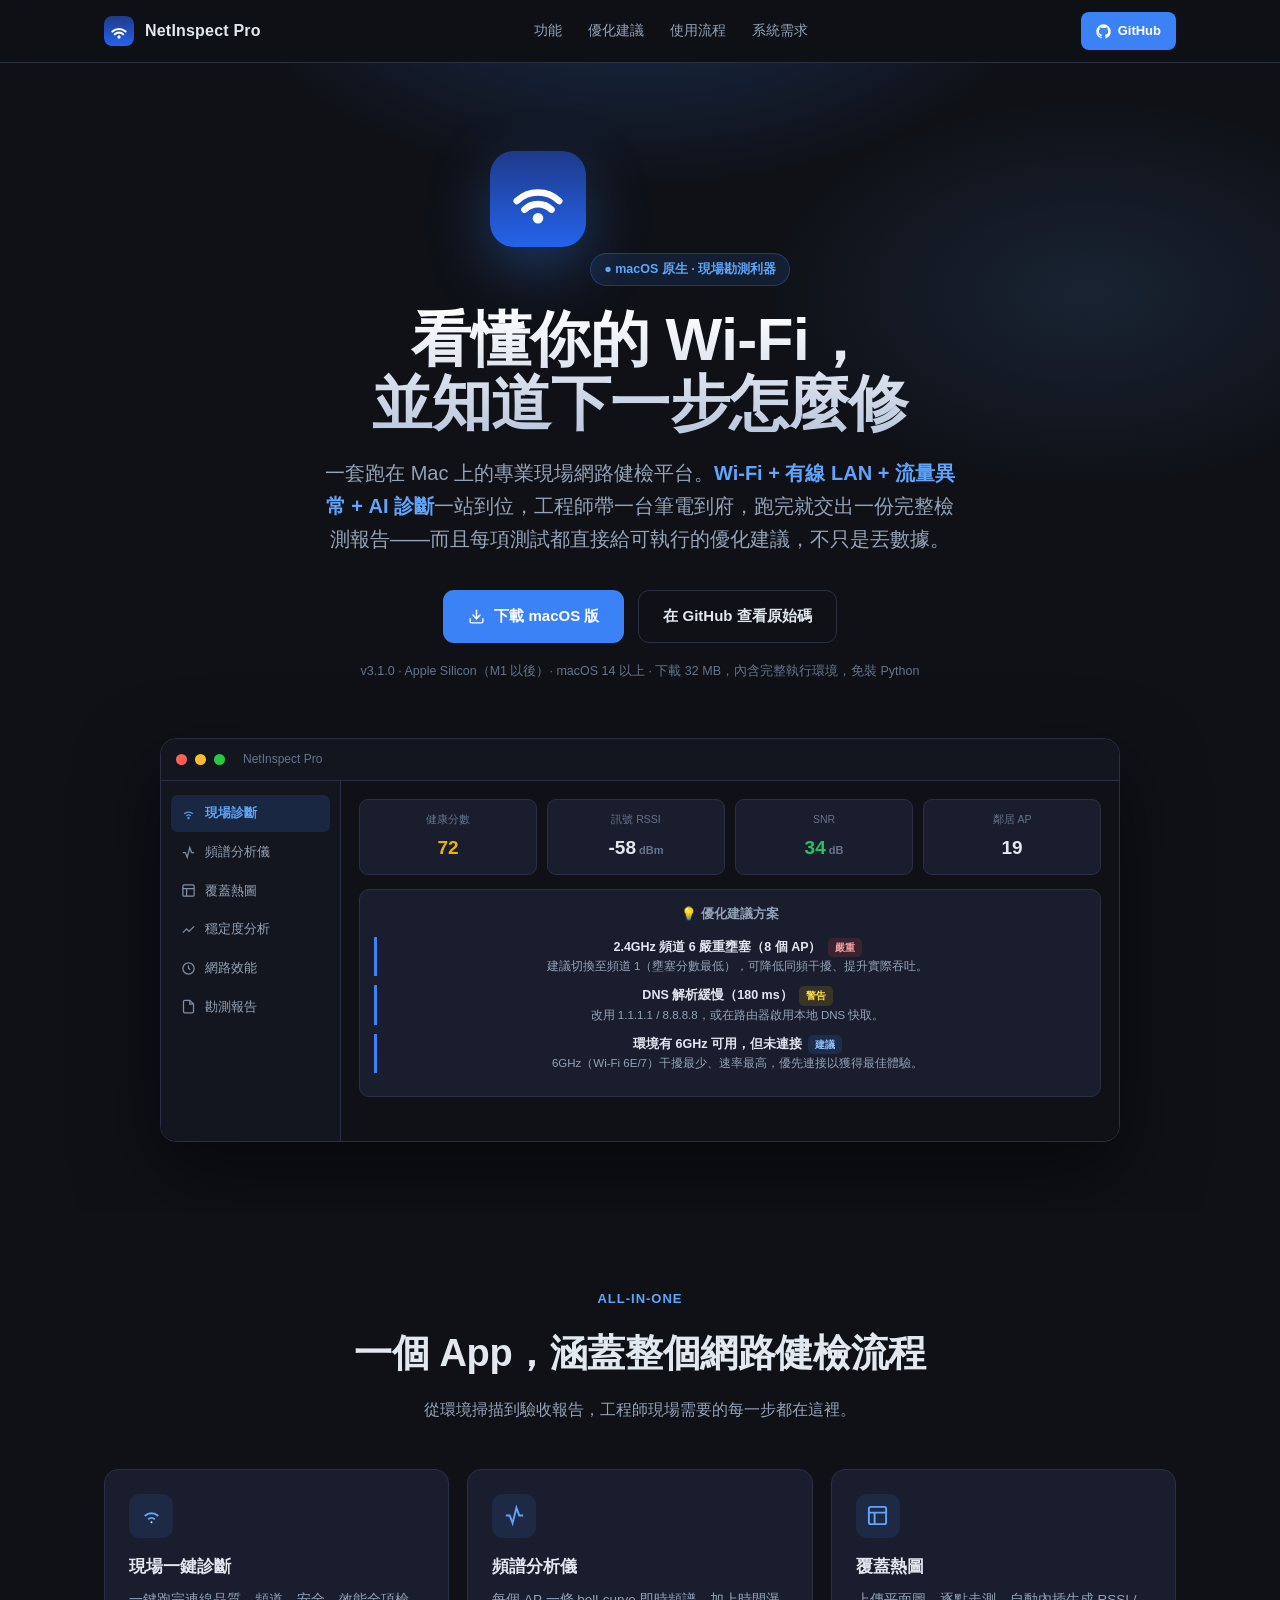
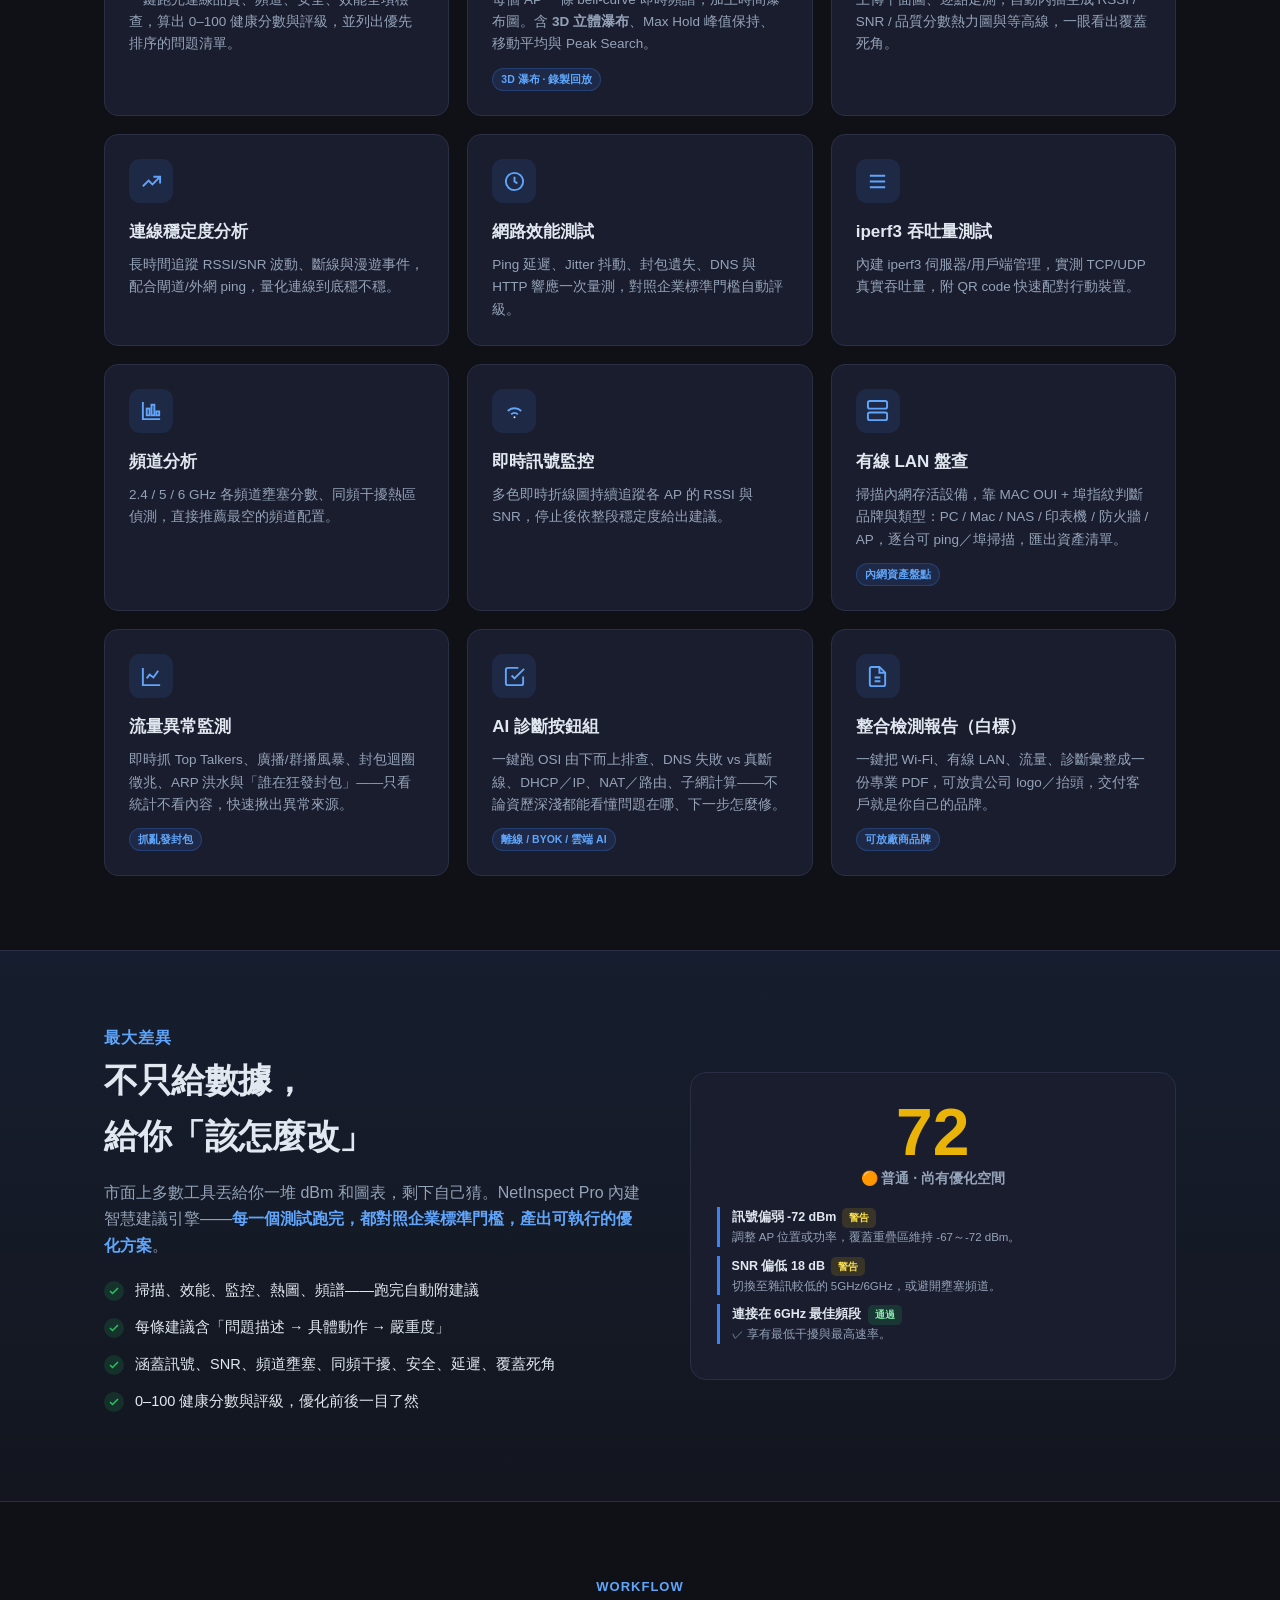
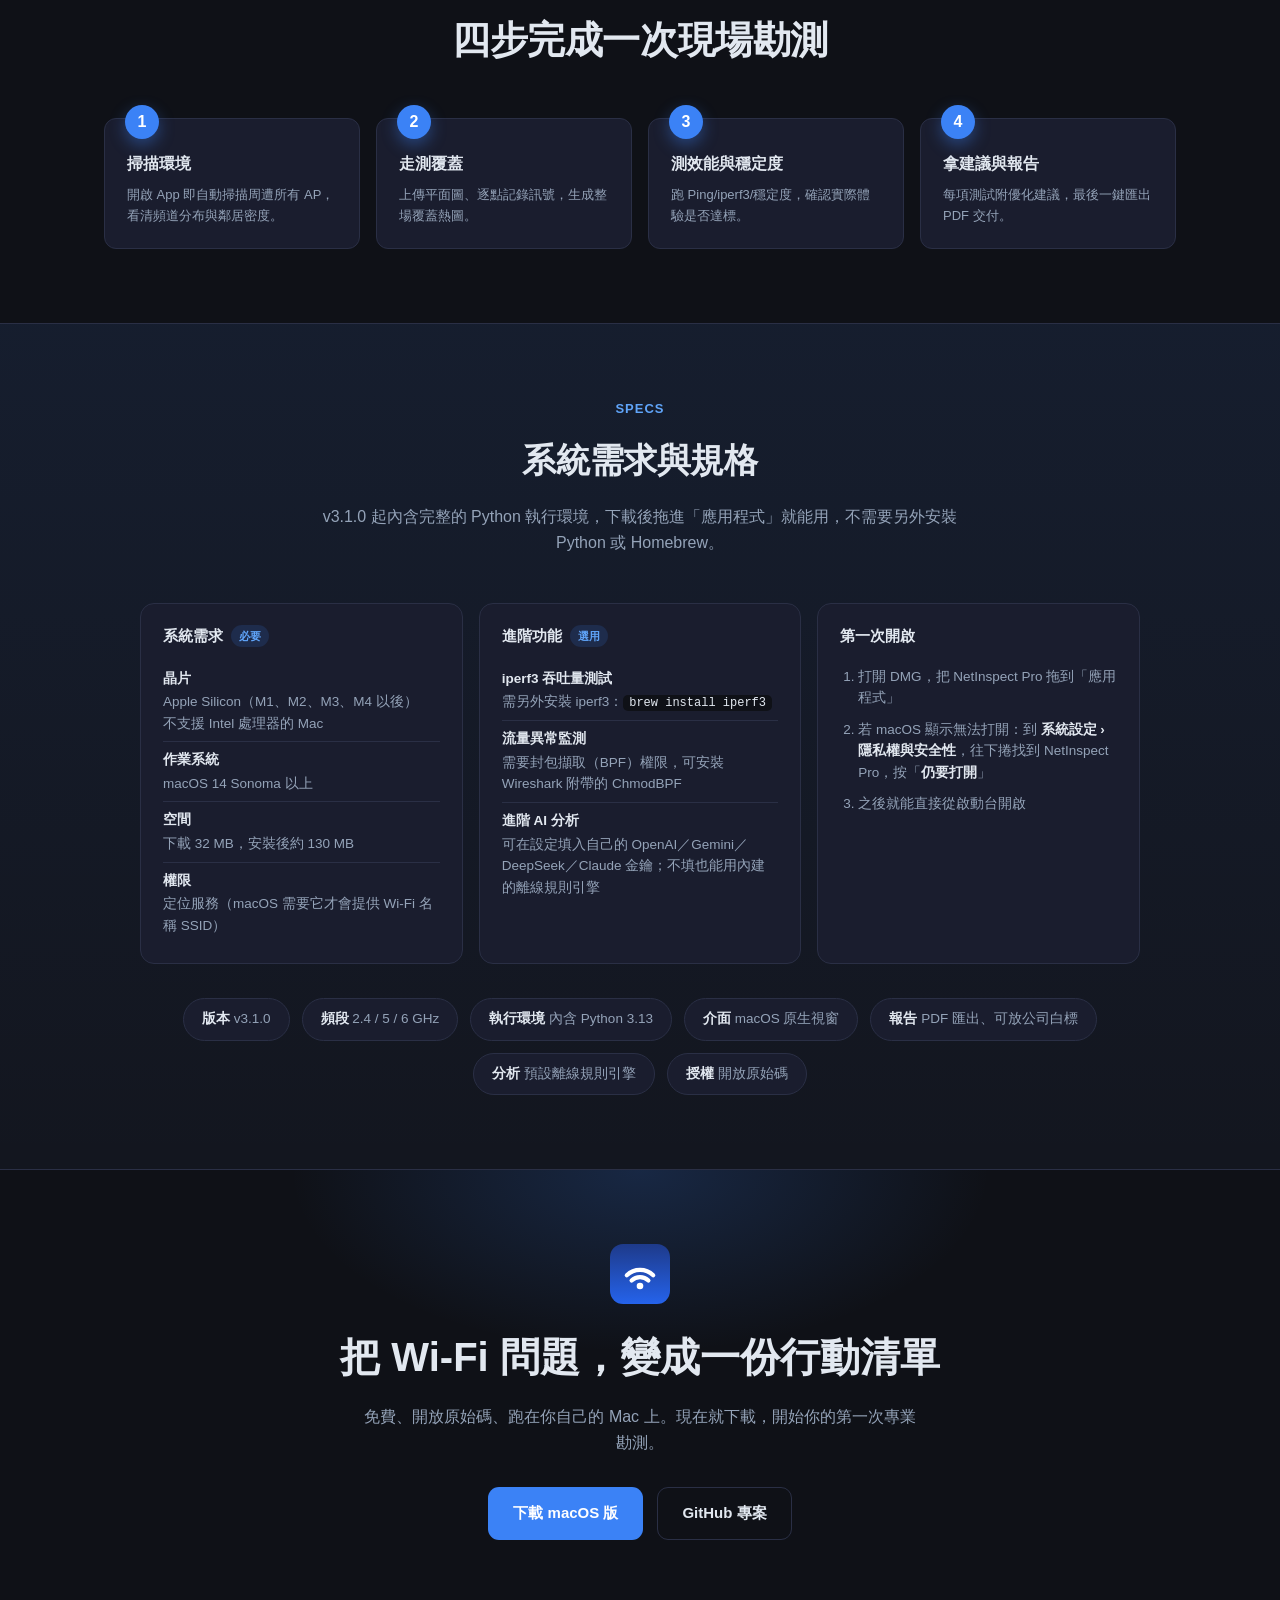
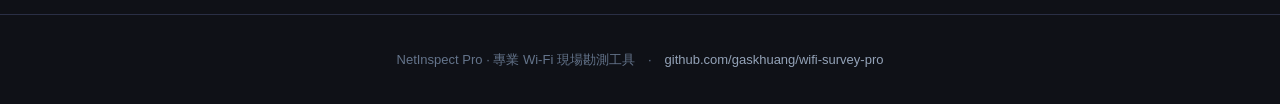
==== commit 71d0d0fb: "docs: 介紹頁加上 v3.1.0 系統需求（Apple Silicon、macOS 14+、選用元件、第一次開啟步驟） 修正舊說明：macOS 12+ / 支援 Intel / 內建 iperf3" ====
--- a/docs/index.html
+++ b/docs/index.html
@@ -142,6 +142,19 @@
   .specs{display:flex;flex-wrap:wrap;gap:12px;justify-content:center}
   .spec{background:var(--card);border:1px solid var(--border);border-radius:999px;padding:9px 18px;font-size:13.5px;color:var(--t2)}
   .spec b{color:var(--t1)}
+  .req-grid{display:grid;grid-template-columns:repeat(3,1fr);gap:16px;margin:0 auto 34px;max-width:1000px}
+  @media(max-width:860px){.req-grid{grid-template-columns:1fr}}
+  .req{background:var(--card);border:1px solid var(--border);border-radius:var(--radius);padding:20px 22px}
+  .req h3{font-size:15px;margin-bottom:12px;color:var(--t1);display:flex;align-items:center;gap:8px}
+  .req h3 .tag{font-size:11px;font-weight:600;padding:2px 8px;border-radius:99px;background:rgba(59,130,246,.15);color:var(--accent2)}
+  .req ul{list-style:none;padding:0;margin:0}
+  .req li{display:block;font-size:13.5px;color:var(--t2);padding:7px 0;margin:0;border-top:1px solid var(--border);line-height:1.6}  /* 覆蓋 .hl li 的 flex */
+  .req li:first-child{border-top:none}
+  .req li b{color:var(--t1);font-weight:600}
+  .req li code{font-size:12px;background:var(--bg);padding:1px 6px;border-radius:5px;color:var(--t1)}
+  .req ol{padding-left:18px;margin:0}
+  .req ol li{display:list-item;border-top:none;padding:5px 0}
+  .req ul li b{display:block;margin-bottom:2px}
 
   /* ── final cta ── */
   .final{text-align:center;background:
@@ -179,7 +192,7 @@
       <a href="#features">功能</a>
       <a href="#reco">優化建議</a>
       <a href="#how">使用流程</a>
-      <a href="#specs">規格</a>
+      <a href="#specs">系統需求</a>
     </nav>
     <a class="nav-cta" href="https://github.com/gaskhuang/wifi-survey-pro" target="_blank" rel="noopener">
       <svg width="15" height="15" viewBox="0 0 24 24" fill="currentColor"><path d="M12 .5A11.5 11.5 0 0 0 .5 12a11.5 11.5 0 0 0 7.86 10.92c.58.1.79-.25.79-.56v-2c-3.2.7-3.88-1.37-3.88-1.37-.53-1.34-1.3-1.7-1.3-1.7-1.06-.72.08-.71.08-.71 1.17.08 1.79 1.2 1.79 1.2 1.04 1.79 2.73 1.27 3.4.97.1-.76.4-1.27.74-1.56-2.55-.29-5.24-1.28-5.24-5.7 0-1.26.45-2.29 1.19-3.1-.12-.29-.52-1.46.11-3.05 0 0 .97-.31 3.18 1.18a11 11 0 0 1 5.8 0c2.2-1.49 3.17-1.18 3.17-1.18.63 1.59.23 2.76.11 3.05.74.81 1.19 1.84 1.19 3.1 0 4.43-2.7 5.4-5.26 5.69.41.36.78 1.06.78 2.14v3.17c0 .31.2.67.8.56A11.5 11.5 0 0 0 23.5 12 11.5 11.5 0 0 0 12 .5Z"/></svg>
@@ -196,13 +209,13 @@
     <h1>看懂你的 Wi-Fi，<br>並知道下一步怎麼修</h1>
     <p class="sub">一套跑在 Mac 上的專業現場網路健檢平台。<strong class="accent">Wi-Fi + 有線 LAN + 流量異常 + AI 診斷</strong>一站到位，工程師帶一台筆電到府，跑完就交出一份完整檢測報告——而且每項測試都直接給可執行的優化建議，不只是丟數據。</p>
     <div class="cta-row">
-      <a class="btn btn-primary" href="https://github.com/gaskhuang/wifi-survey-pro/releases" target="_blank" rel="noopener">
+      <a class="btn btn-primary" href="https://github.com/gaskhuang/wifi-survey-pro/releases/latest/download/NetInspect.Pro.dmg" target="_blank" rel="noopener">
         <svg width="17" height="17" viewBox="0 0 24 24" fill="none" stroke="currentColor" stroke-width="2" stroke-linecap="round"><path d="M21 15v4a2 2 0 0 1-2 2H5a2 2 0 0 1-2-2v-4"/><polyline points="7 10 12 15 17 10"/><line x1="12" y1="15" x2="12" y2="3"/></svg>
         下載 macOS 版
       </a>
       <a class="btn btn-ghost" href="https://github.com/gaskhuang/wifi-survey-pro" target="_blank" rel="noopener">在 GitHub 查看原始碼</a>
     </div>
-    <div class="note">支援 macOS 12+ · Apple Silicon &amp; Intel · 自包含安裝，無需額外設定</div>
+    <div class="note">v3.1.0 · Apple Silicon（M1 以後）· macOS 14 以上 · 下載 32 MB，內含完整執行環境，免裝 Python</div>
 
     <!-- app mockup -->
     <div class="shot">
@@ -364,16 +377,43 @@
   <div class="wrap">
     <div class="sec-head">
       <div class="eyebrow" style="color:var(--accent2);font-weight:700;letter-spacing:1px">Specs</div>
-      <h2>技術規格</h2>
+      <h2>系統需求與規格</h2>
+      <p>v3.1.0 起內含完整的 Python 執行環境，下載後拖進「應用程式」就能用，不需要另外安裝 Python 或 Homebrew。</p>
+    </div>
+    <div class="req-grid">
+      <div class="req">
+        <h3>系統需求 <span class="tag">必要</span></h3>
+        <ul>
+          <li><b>晶片</b>Apple Silicon（M1、M2、M3、M4 以後）<br>不支援 Intel 處理器的 Mac</li>
+          <li><b>作業系統</b>macOS 14 Sonoma 以上</li>
+          <li><b>空間</b>下載 32 MB，安裝後約 130 MB</li>
+          <li><b>權限</b>定位服務（macOS 需要它才會提供 Wi-Fi 名稱 SSID）</li>
+        </ul>
+      </div>
+      <div class="req">
+        <h3>進階功能 <span class="tag">選用</span></h3>
+        <ul>
+          <li><b>iperf3 吞吐量測試</b>需另外安裝 iperf3：<code>brew install iperf3</code></li>
+          <li><b>流量異常監測</b>需要封包擷取（BPF）權限，可安裝 Wireshark 附帶的 ChmodBPF</li>
+          <li><b>進階 AI 分析</b>可在設定填入自己的 OpenAI／Gemini／DeepSeek／Claude 金鑰；不填也能用內建的離線規則引擎</li>
+        </ul>
+      </div>
+      <div class="req">
+        <h3>第一次開啟</h3>
+        <ol>
+          <li>打開 DMG，把 NetInspect Pro 拖到「應用程式」</li>
+          <li>若 macOS 顯示無法打開：到 <b>系統設定 › 隱私權與安全性</b>，往下捲找到 NetInspect Pro，按「<b>仍要打開</b>」</li>
+          <li>之後就能直接從啟動台開啟</li>
+        </ol>
+      </div>
     </div>
     <div class="specs">
-      <div class="spec"><b>平台</b> macOS 12+</div>
-      <div class="spec"><b>晶片</b> Apple Silicon &amp; Intel</div>
+      <div class="spec"><b>版本</b> v3.1.0</div>
       <div class="spec"><b>頻段</b> 2.4 / 5 / 6 GHz</div>
-      <div class="spec"><b>架構</b> Flask + pywebview 原生視窗</div>
-      <div class="spec"><b>安裝</b> 自包含 .app，免額外環境</div>
-      <div class="spec"><b>吞吐測試</b> 內建 iperf3</div>
-      <div class="spec"><b>報告</b> PDF 匯出</div>
+      <div class="spec"><b>執行環境</b> 內含 Python 3.13</div>
+      <div class="spec"><b>介面</b> macOS 原生視窗</div>
+      <div class="spec"><b>報告</b> PDF 匯出、可放公司白標</div>
+      <div class="spec"><b>分析</b> 預設離線規則引擎</div>
       <div class="spec"><b>授權</b> 開放原始碼</div>
     </div>
   </div>
@@ -386,7 +426,7 @@
     <h2>把 Wi-Fi 問題，變成一份行動清單</h2>
     <p>免費、開放原始碼、跑在你自己的 Mac 上。現在就下載，開始你的第一次專業勘測。</p>
     <div class="cta-row">
-      <a class="btn btn-primary" href="https://github.com/gaskhuang/wifi-survey-pro/releases" target="_blank" rel="noopener">下載 macOS 版</a>
+      <a class="btn btn-primary" href="https://github.com/gaskhuang/wifi-survey-pro/releases/latest/download/NetInspect.Pro.dmg" target="_blank" rel="noopener">下載 macOS 版</a>
       <a class="btn btn-ghost" href="https://github.com/gaskhuang/wifi-survey-pro" target="_blank" rel="noopener">GitHub 專案</a>
     </div>
   </div>
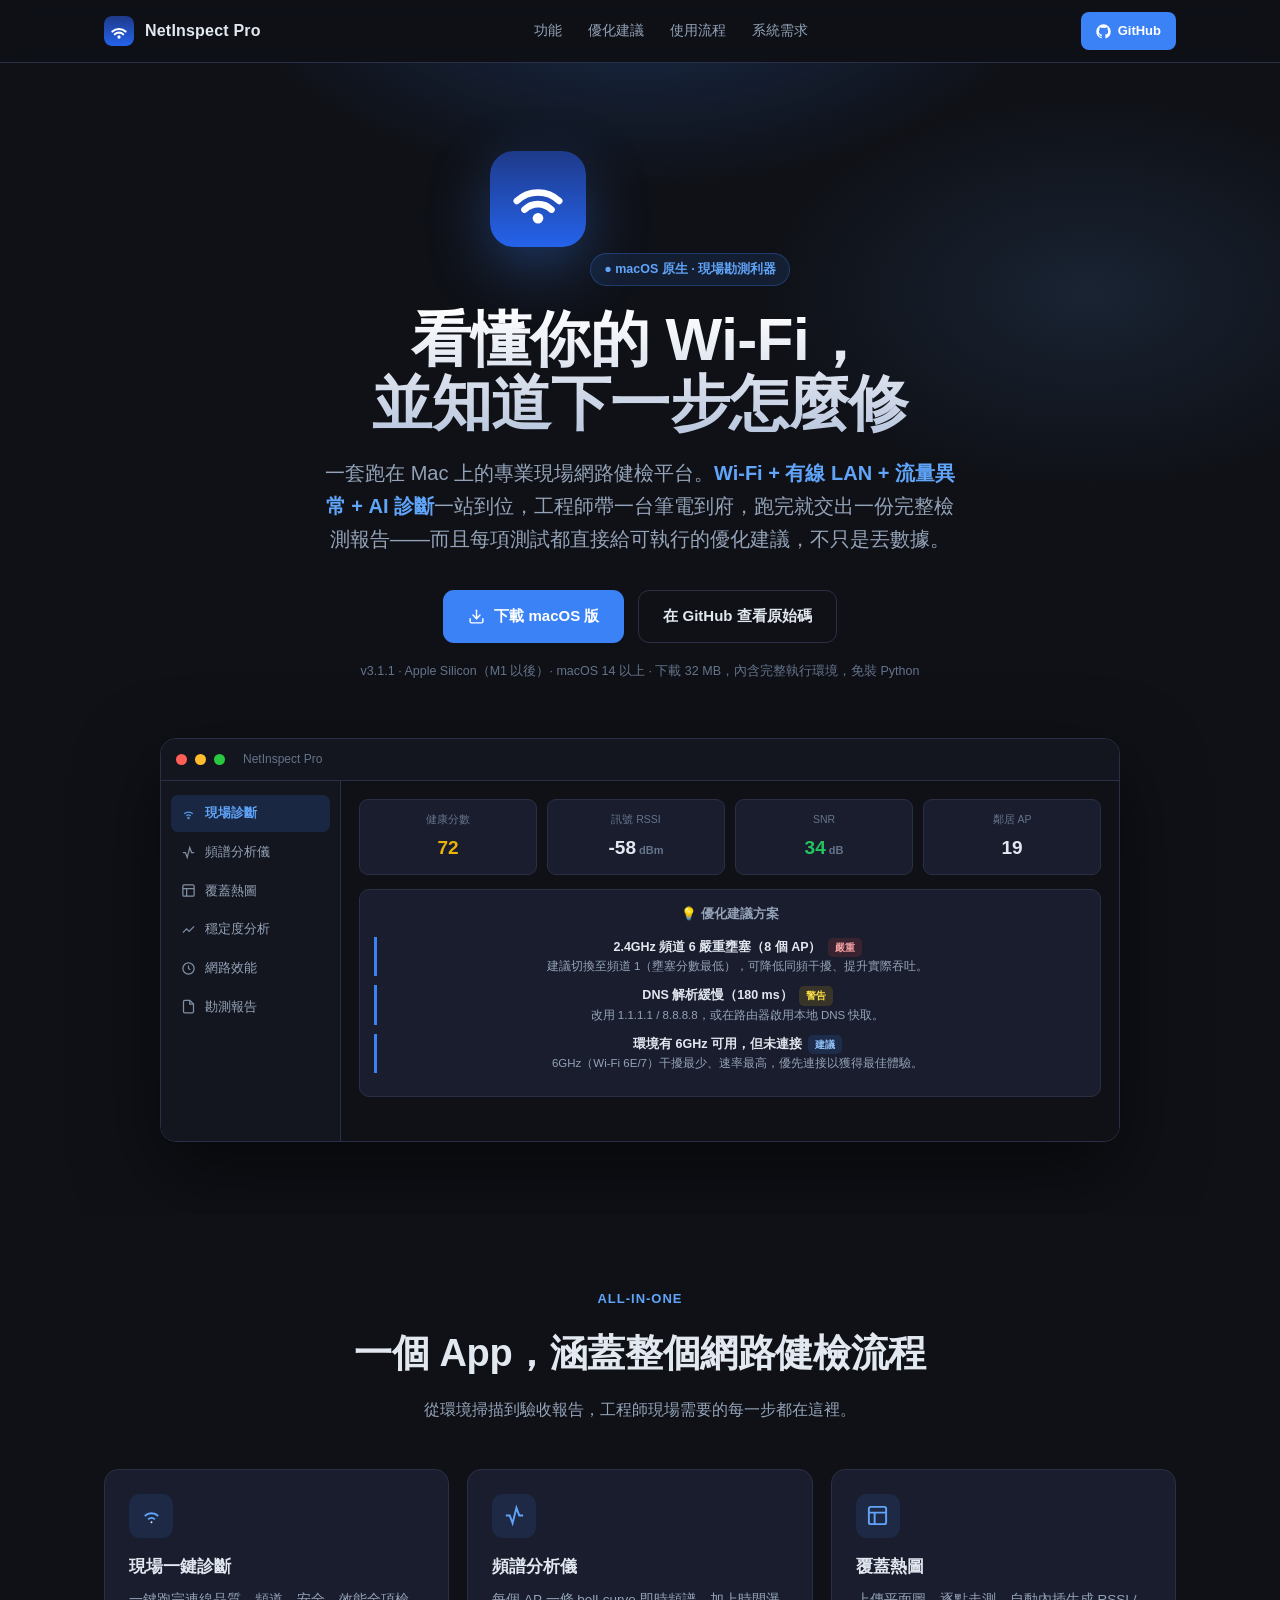
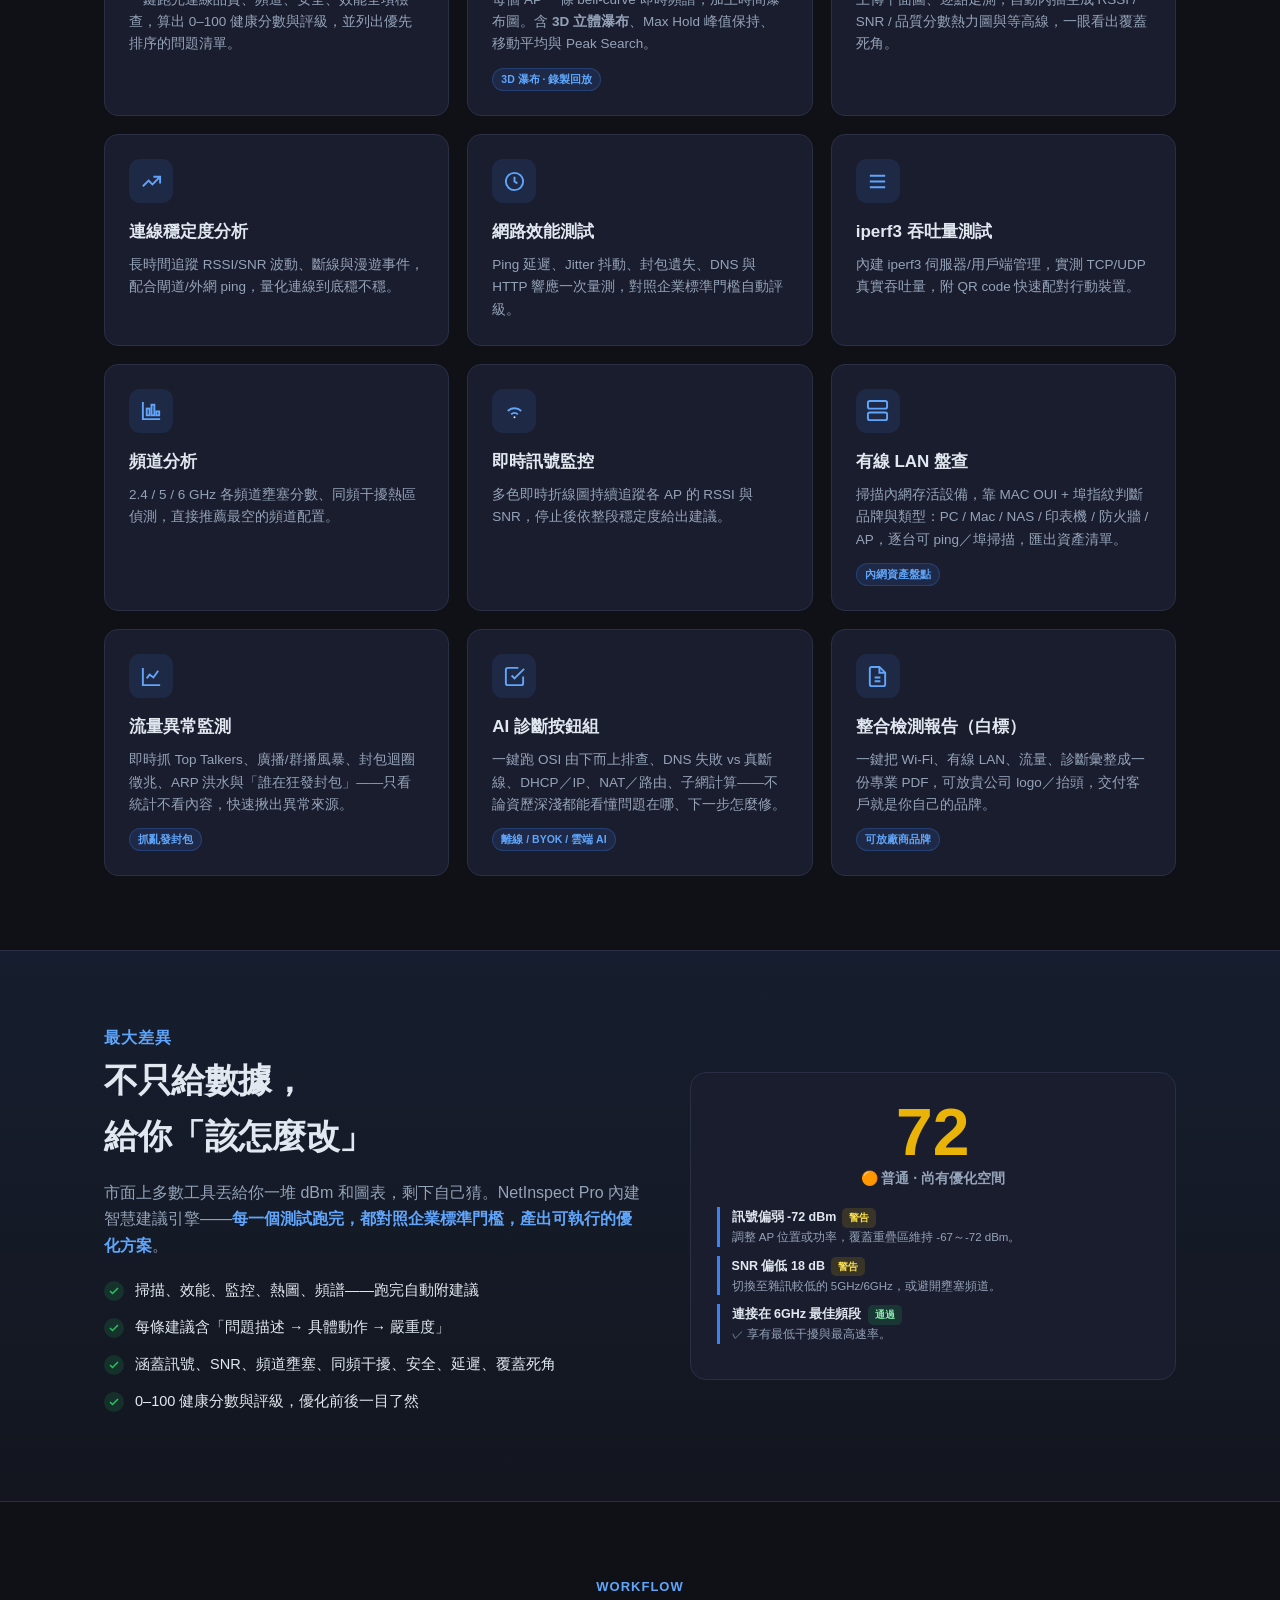
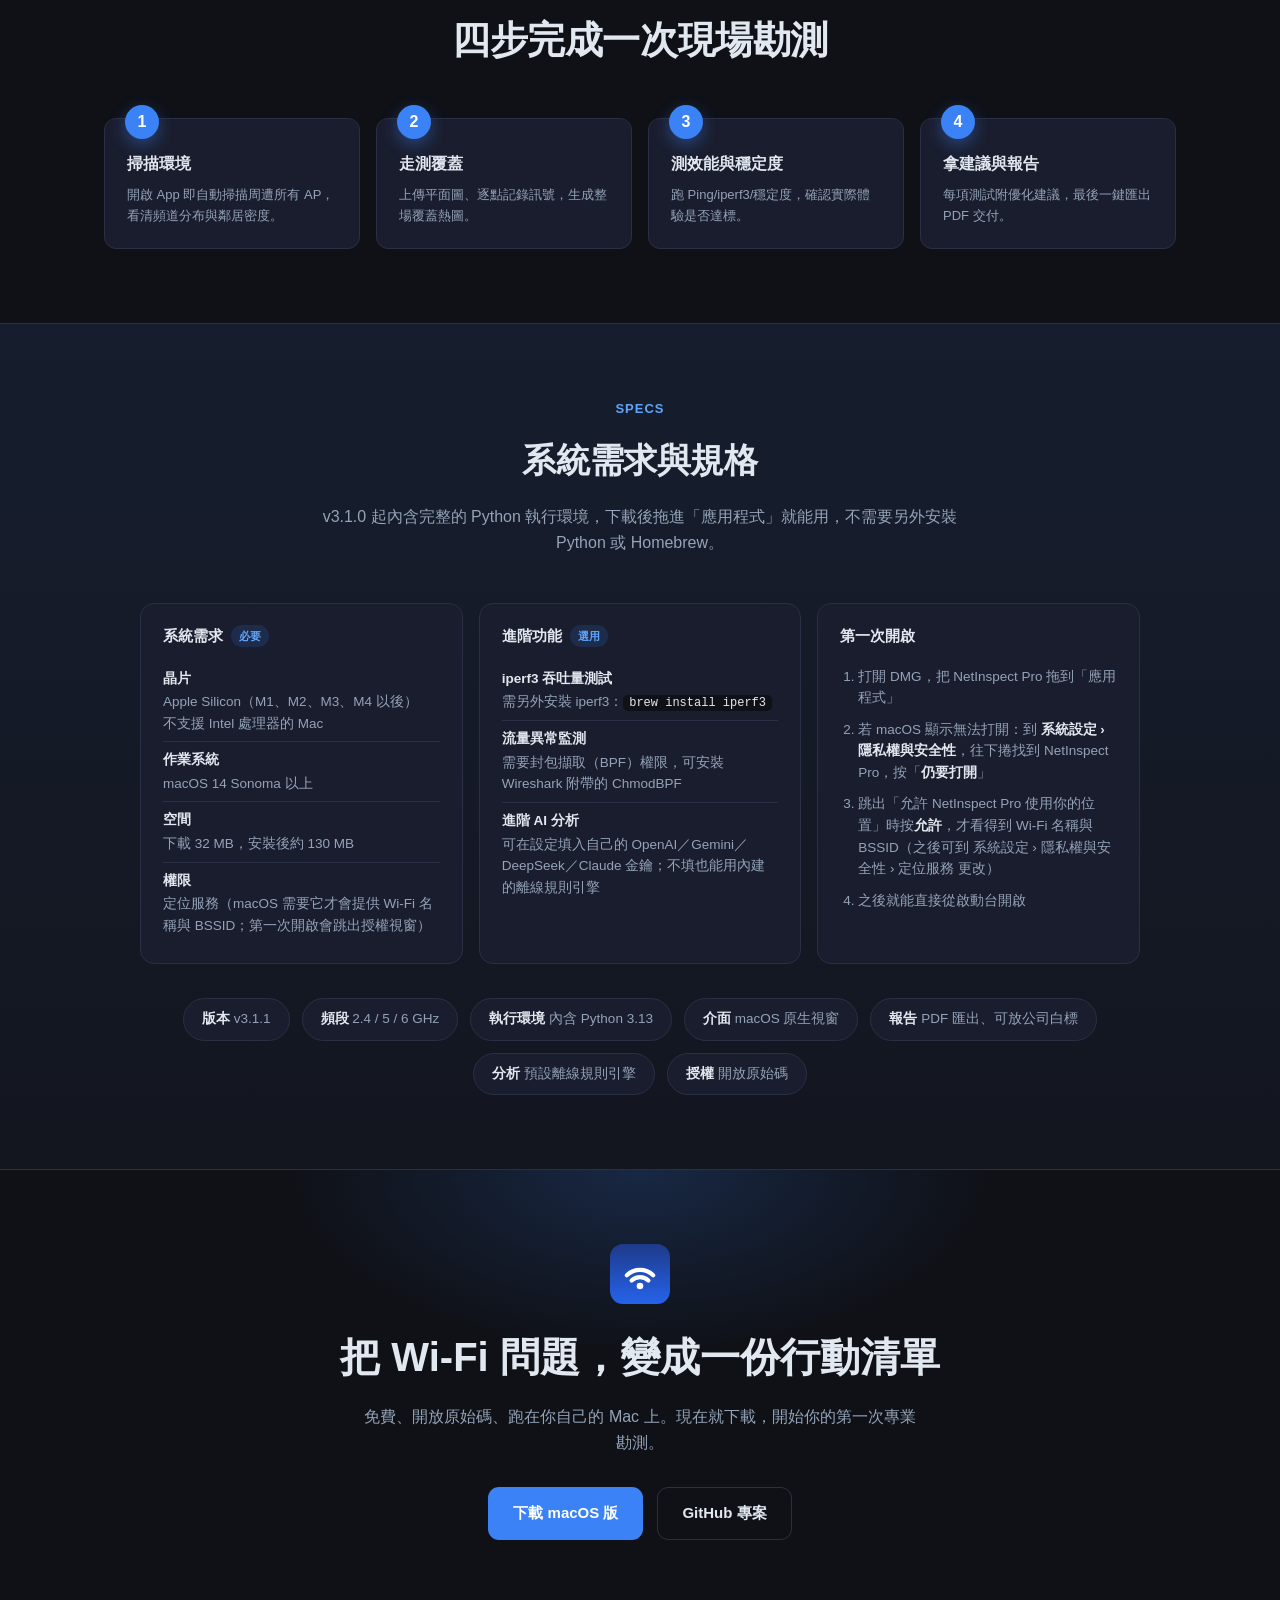
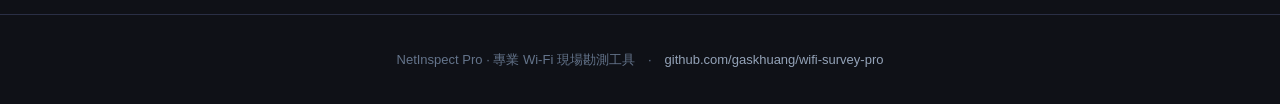
==== commit d043093a: "fix: 原生啟動程式 + 定位授權，修正打包版 SSID / BSSID 全被遮蔽（v3.1.1） - 新增 launcher/launcher.c：在 App 主程序內嵌 Python（取代 sh" ====
--- a/docs/index.html
+++ b/docs/index.html
@@ -215,7 +215,7 @@
       </a>
       <a class="btn btn-ghost" href="https://github.com/gaskhuang/wifi-survey-pro" target="_blank" rel="noopener">在 GitHub 查看原始碼</a>
     </div>
-    <div class="note">v3.1.0 · Apple Silicon（M1 以後）· macOS 14 以上 · 下載 32 MB，內含完整執行環境，免裝 Python</div>
+    <div class="note">v3.1.1 · Apple Silicon（M1 以後）· macOS 14 以上 · 下載 32 MB，內含完整執行環境，免裝 Python</div>
 
     <!-- app mockup -->
     <div class="shot">
@@ -387,7 +387,7 @@
           <li><b>晶片</b>Apple Silicon（M1、M2、M3、M4 以後）<br>不支援 Intel 處理器的 Mac</li>
           <li><b>作業系統</b>macOS 14 Sonoma 以上</li>
           <li><b>空間</b>下載 32 MB，安裝後約 130 MB</li>
-          <li><b>權限</b>定位服務（macOS 需要它才會提供 Wi-Fi 名稱 SSID）</li>
+          <li><b>權限</b>定位服務（macOS 需要它才會提供 Wi-Fi 名稱與 BSSID；第一次開啟會跳出授權視窗）</li>
         </ul>
       </div>
       <div class="req">
@@ -403,12 +403,13 @@
         <ol>
           <li>打開 DMG，把 NetInspect Pro 拖到「應用程式」</li>
           <li>若 macOS 顯示無法打開：到 <b>系統設定 › 隱私權與安全性</b>，往下捲找到 NetInspect Pro，按「<b>仍要打開</b>」</li>
+          <li>跳出「允許 NetInspect Pro 使用你的位置」時按<b>允許</b>，才看得到 Wi-Fi 名稱與 BSSID（之後可到 系統設定 › 隱私權與安全性 › 定位服務 更改）</li>
           <li>之後就能直接從啟動台開啟</li>
         </ol>
       </div>
     </div>
     <div class="specs">
-      <div class="spec"><b>版本</b> v3.1.0</div>
+      <div class="spec"><b>版本</b> v3.1.1</div>
       <div class="spec"><b>頻段</b> 2.4 / 5 / 6 GHz</div>
       <div class="spec"><b>執行環境</b> 內含 Python 3.13</div>
       <div class="spec"><b>介面</b> macOS 原生視窗</div>
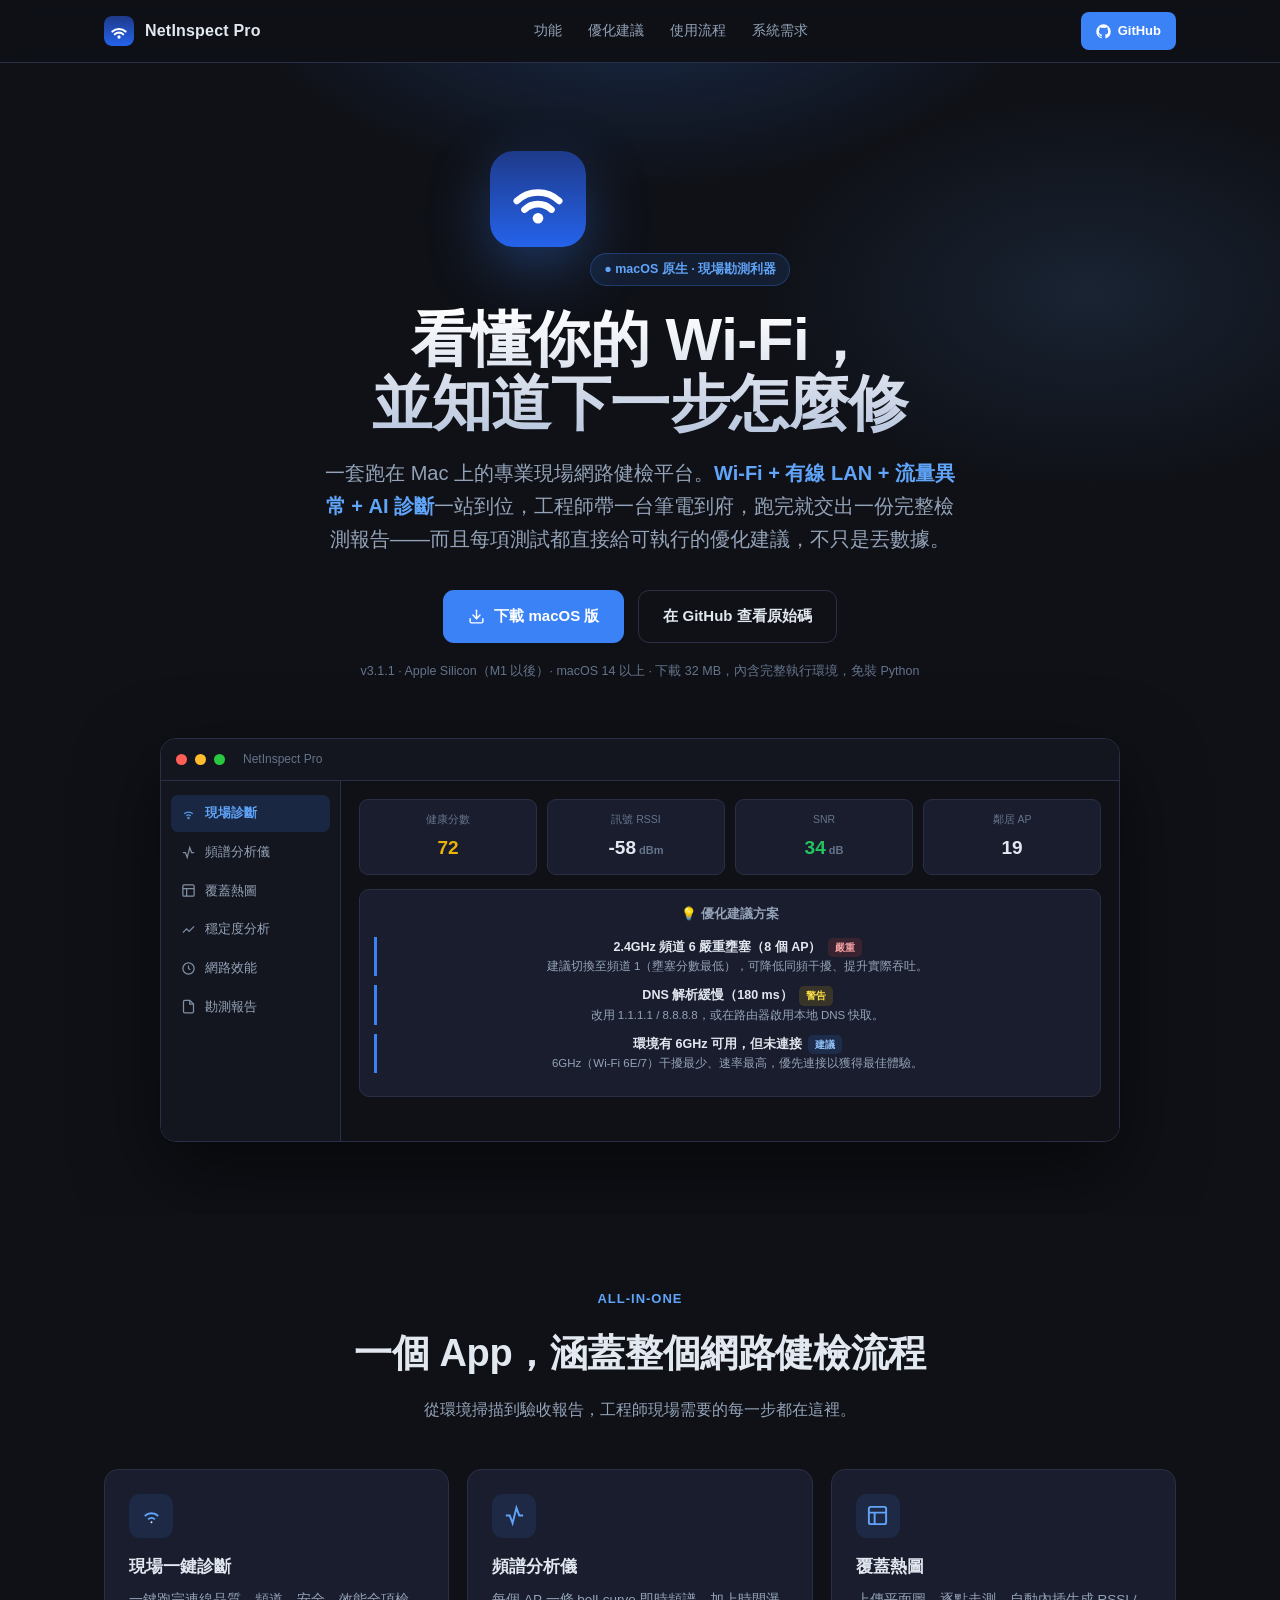
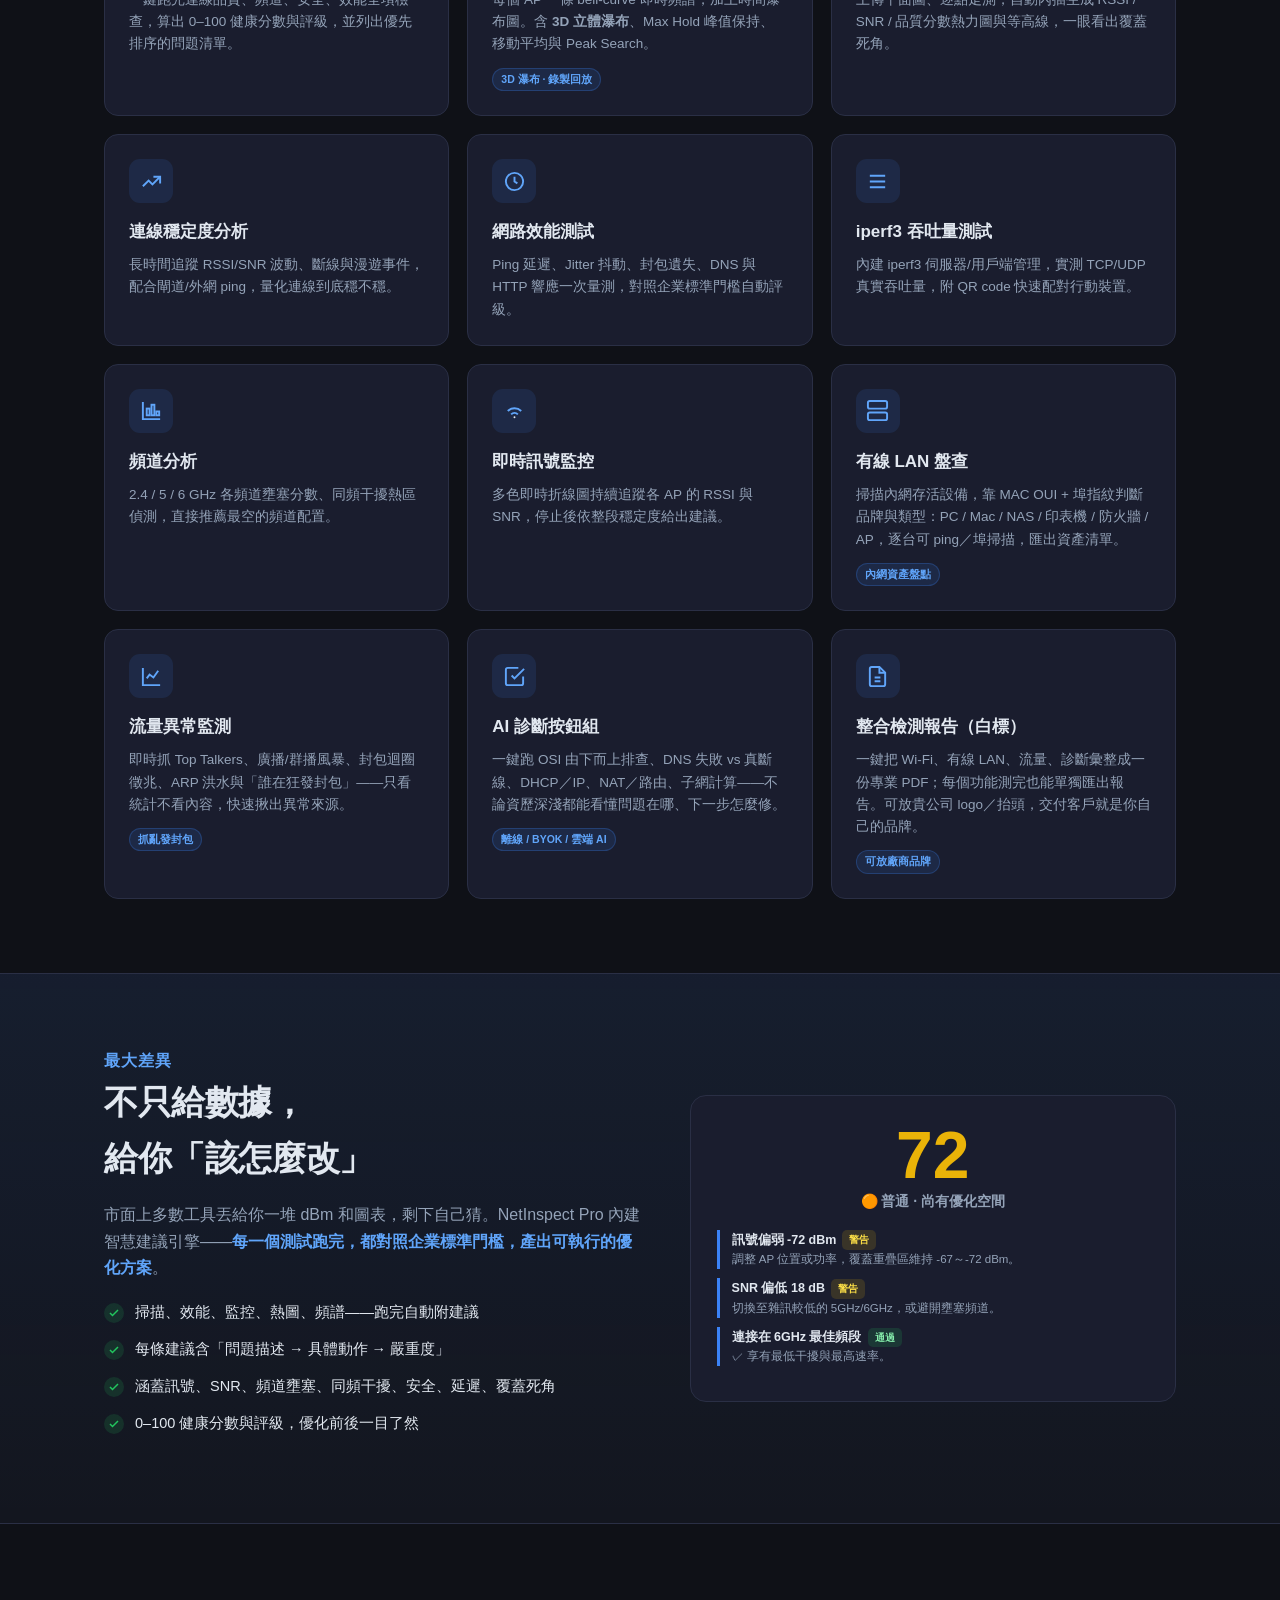
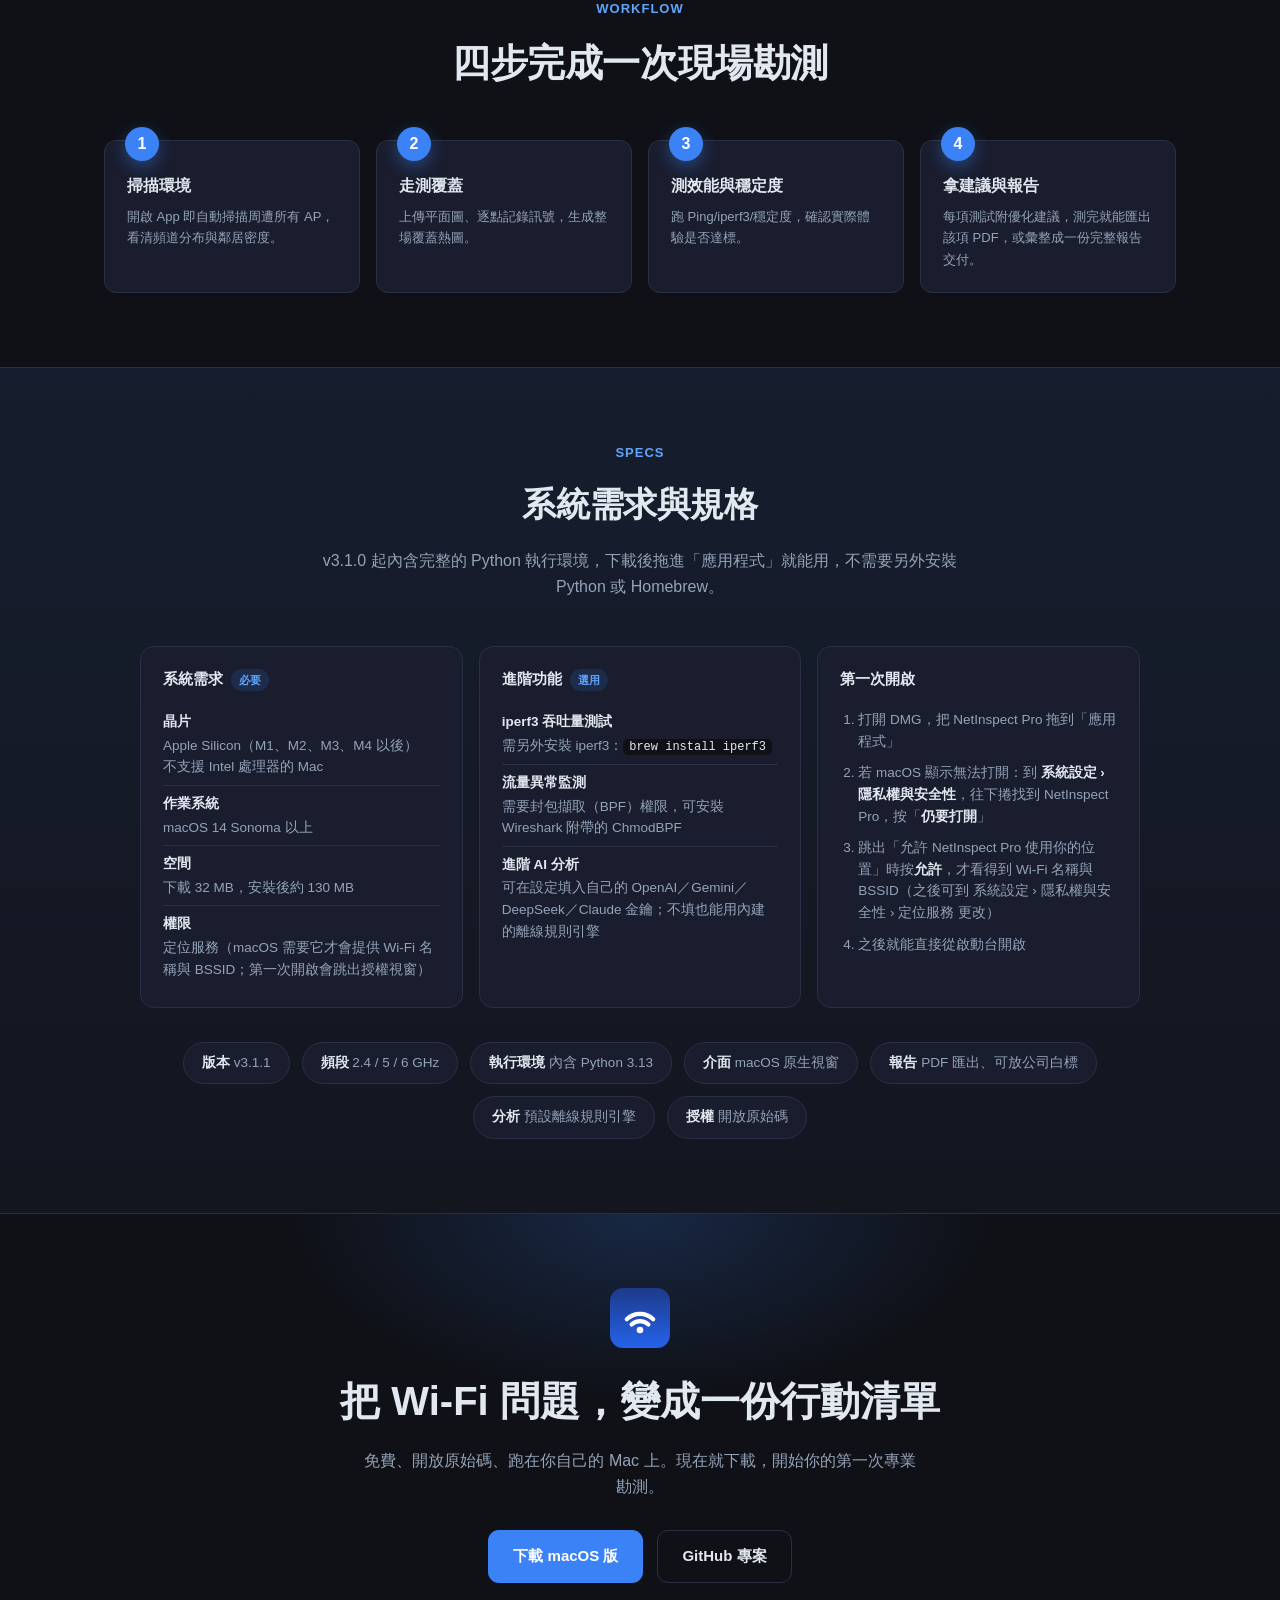
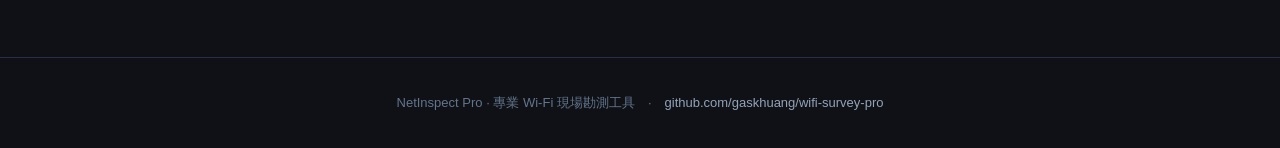
==== commit 03a0189a: "feat: 左側每個功能測完都能匯出 PDF 報告；介面字級放大 20%；修正 App 內下載 單一功能報告 - reporter.generate_feature_report：通用排版（指標、表格" ====
--- a/docs/index.html
+++ b/docs/index.html
@@ -324,7 +324,7 @@
       <div class="feat">
         <div class="fi"><svg viewBox="0 0 24 24"><path d="M14 2H6a2 2 0 0 0-2 2v16a2 2 0 0 0 2 2h12a2 2 0 0 0 2-2V8z"/><path d="M14 2v6h6M9 13h6M9 17h6"/></svg></div>
         <h3>整合檢測報告（白標）</h3>
-        <p>一鍵把 Wi-Fi、有線 LAN、流量、診斷彙整成一份專業 PDF，可放貴公司 logo／抬頭，交付客戶就是你自己的品牌。</p>
+        <p>一鍵把 Wi-Fi、有線 LAN、流量、診斷彙整成一份專業 PDF；每個功能測完也能單獨匯出報告。可放貴公司 logo／抬頭，交付客戶就是你自己的品牌。</p>
         <span class="tag">可放廠商品牌</span>
       </div>
     </div>
@@ -367,7 +367,7 @@
       <div class="step"><h4>掃描環境</h4><p>開啟 App 即自動掃描周遭所有 AP，看清頻道分布與鄰居密度。</p></div>
       <div class="step"><h4>走測覆蓋</h4><p>上傳平面圖、逐點記錄訊號，生成整場覆蓋熱圖。</p></div>
       <div class="step"><h4>測效能與穩定度</h4><p>跑 Ping/iperf3/穩定度，確認實際體驗是否達標。</p></div>
-      <div class="step"><h4>拿建議與報告</h4><p>每項測試附優化建議，最後一鍵匯出 PDF 交付。</p></div>
+      <div class="step"><h4>拿建議與報告</h4><p>每項測試附優化建議，測完就能匯出該項 PDF，或彙整成一份完整報告交付。</p></div>
     </div>
   </div>
 </section>
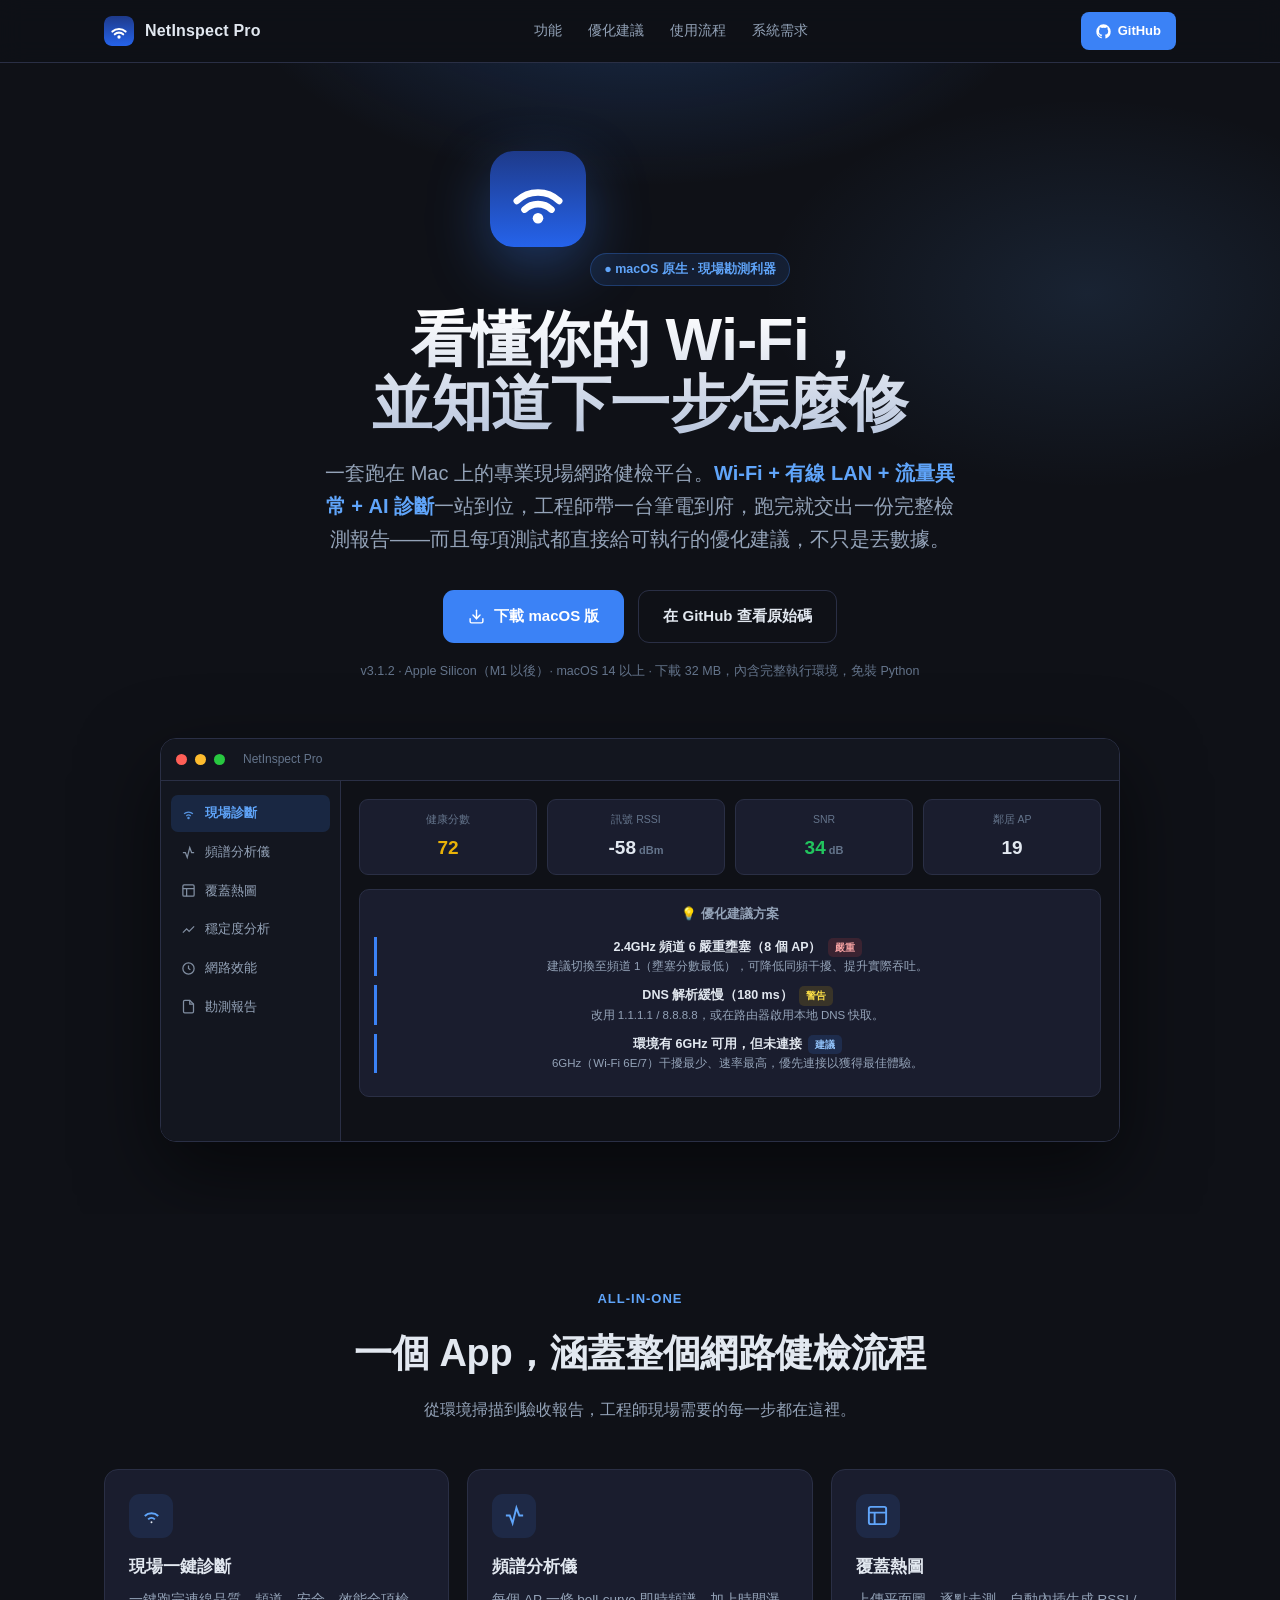
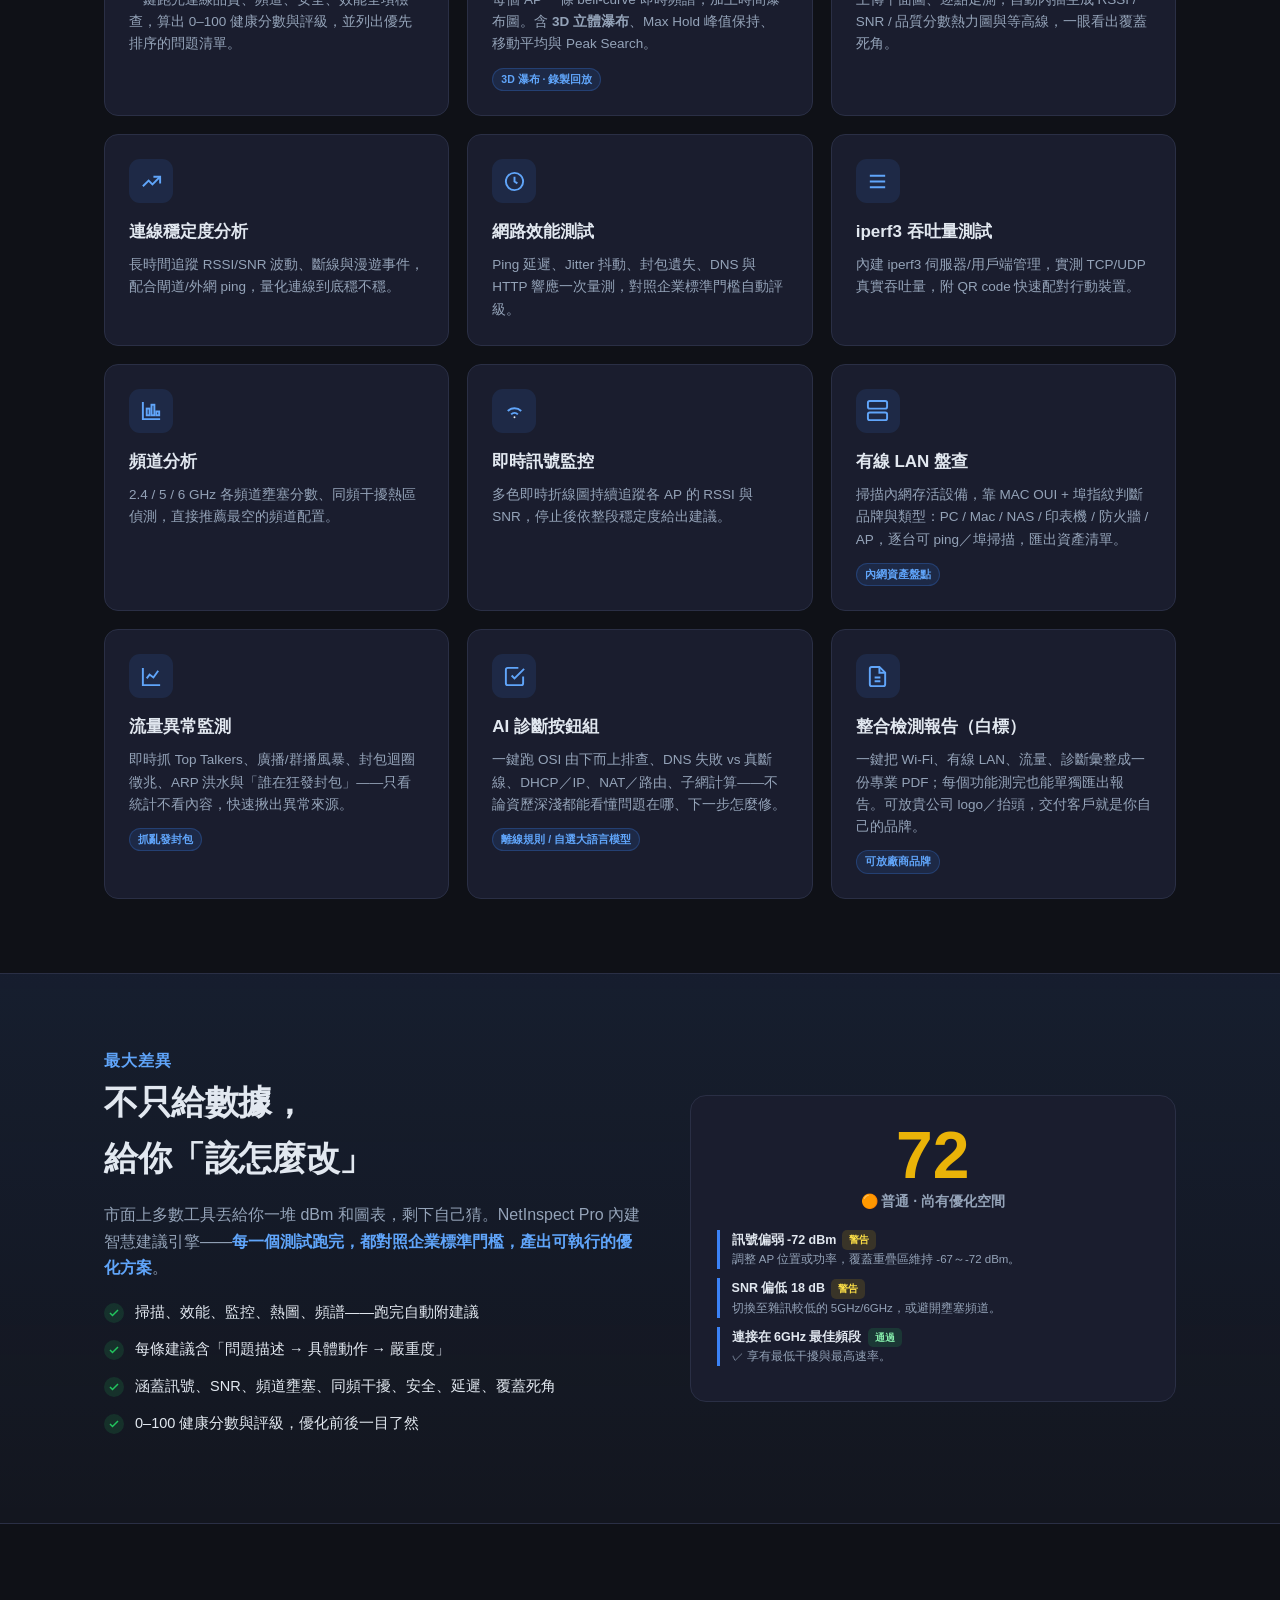
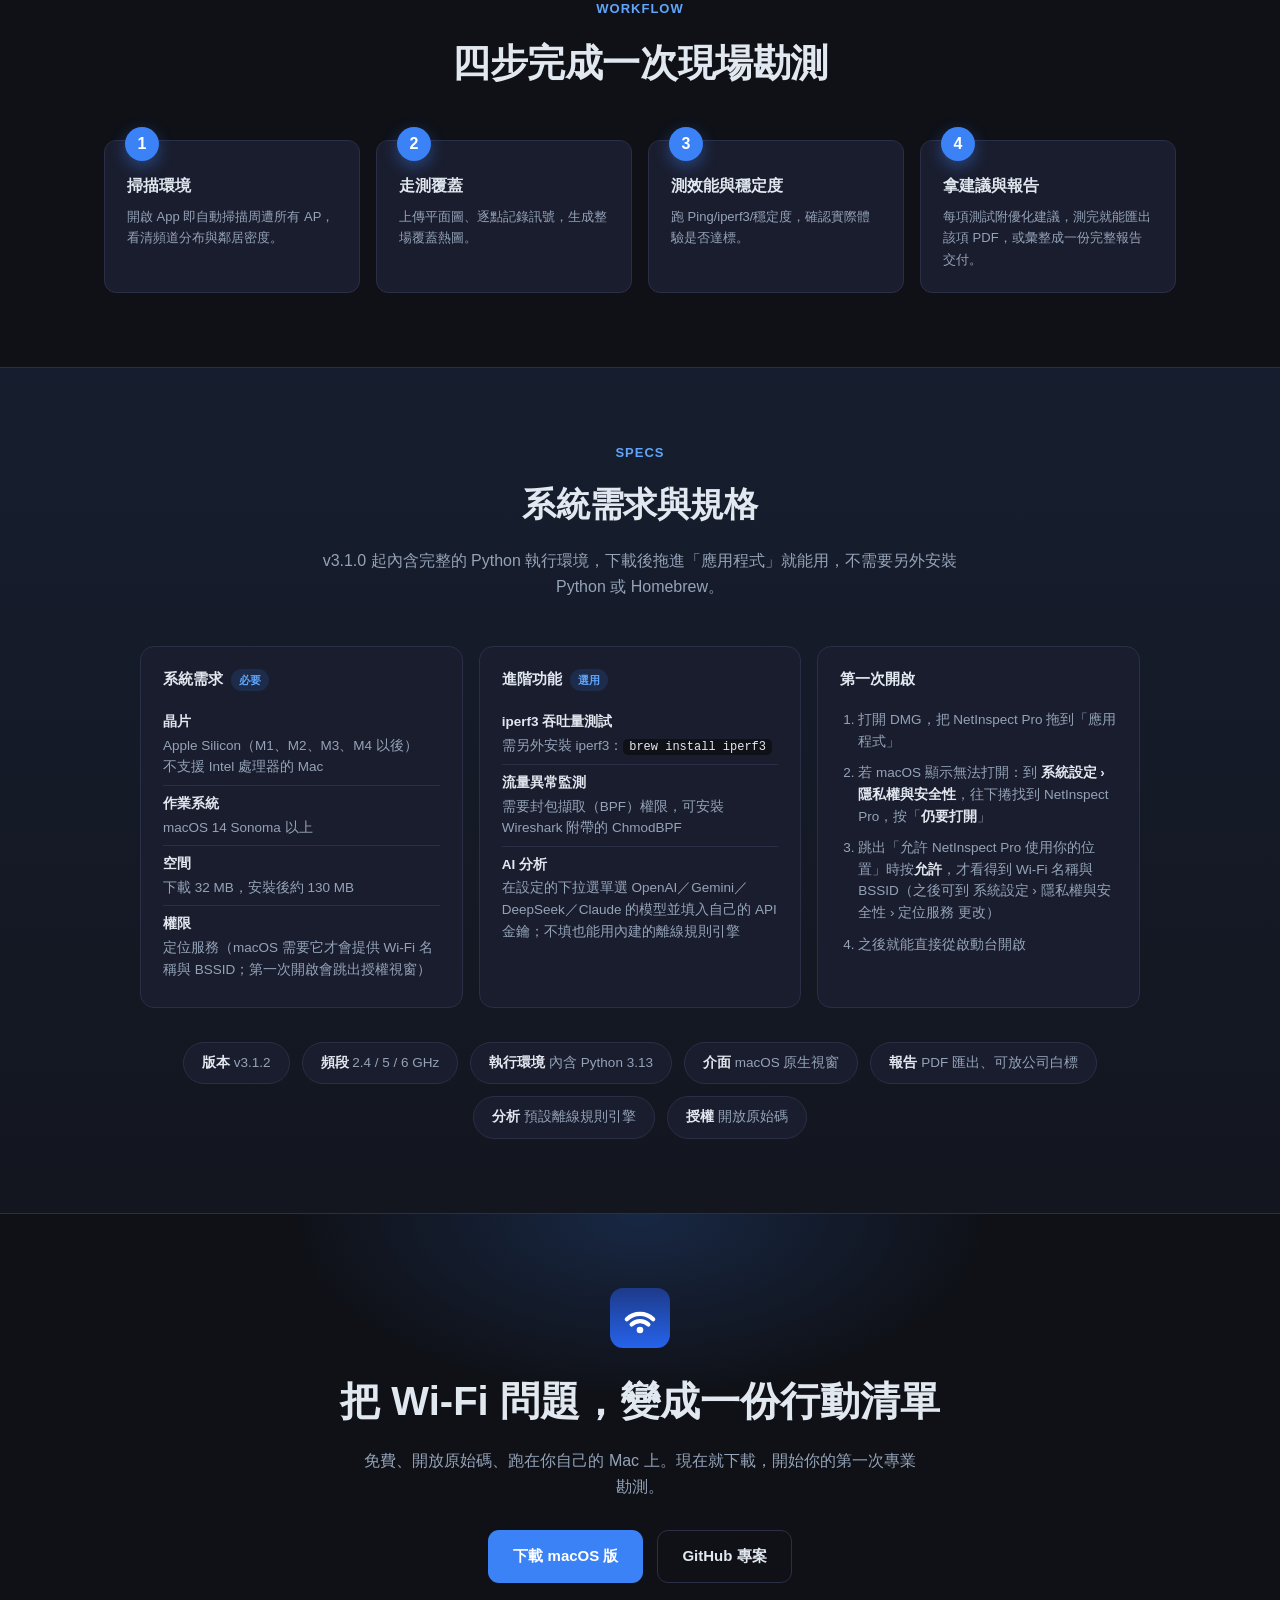
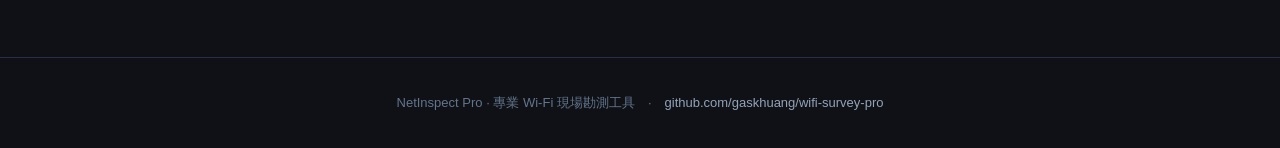
==== commit b00d8ab5: "release: v3.1.2（介紹頁更新 AI 分析說明；/api/info 版本號修正） Co-Authored-By: Claude Opus 5.5 <noreply@anthropic.co" ====
--- a/docs/index.html
+++ b/docs/index.html
@@ -215,7 +215,7 @@
       </a>
       <a class="btn btn-ghost" href="https://github.com/gaskhuang/wifi-survey-pro" target="_blank" rel="noopener">在 GitHub 查看原始碼</a>
     </div>
-    <div class="note">v3.1.1 · Apple Silicon（M1 以後）· macOS 14 以上 · 下載 32 MB，內含完整執行環境，免裝 Python</div>
+    <div class="note">v3.1.2 · Apple Silicon（M1 以後）· macOS 14 以上 · 下載 32 MB，內含完整執行環境，免裝 Python</div>
 
     <!-- app mockup -->
     <div class="shot">
@@ -319,7 +319,7 @@
         <div class="fi"><svg viewBox="0 0 24 24"><path d="M9 11l3 3L22 4"/><path d="M21 12v7a2 2 0 0 1-2 2H5a2 2 0 0 1-2-2V5a2 2 0 0 1 2-2h11"/></svg></div>
         <h3>AI 診斷按鈕組</h3>
         <p>一鍵跑 OSI 由下而上排查、DNS 失敗 vs 真斷線、DHCP／IP、NAT／路由、子網計算——不論資歷深淺都能看懂問題在哪、下一步怎麼修。</p>
-        <span class="tag">離線 / BYOK / 雲端 AI</span>
+        <span class="tag">離線規則 / 自選大語言模型</span>
       </div>
       <div class="feat">
         <div class="fi"><svg viewBox="0 0 24 24"><path d="M14 2H6a2 2 0 0 0-2 2v16a2 2 0 0 0 2 2h12a2 2 0 0 0 2-2V8z"/><path d="M14 2v6h6M9 13h6M9 17h6"/></svg></div>
@@ -395,7 +395,7 @@
         <ul>
           <li><b>iperf3 吞吐量測試</b>需另外安裝 iperf3：<code>brew install iperf3</code></li>
           <li><b>流量異常監測</b>需要封包擷取（BPF）權限，可安裝 Wireshark 附帶的 ChmodBPF</li>
-          <li><b>進階 AI 分析</b>可在設定填入自己的 OpenAI／Gemini／DeepSeek／Claude 金鑰；不填也能用內建的離線規則引擎</li>
+          <li><b>AI 分析</b>在設定的下拉選單選 OpenAI／Gemini／DeepSeek／Claude 的模型並填入自己的 API 金鑰；不填也能用內建的離線規則引擎</li>
         </ul>
       </div>
       <div class="req">
@@ -409,7 +409,7 @@
       </div>
     </div>
     <div class="specs">
-      <div class="spec"><b>版本</b> v3.1.1</div>
+      <div class="spec"><b>版本</b> v3.1.2</div>
       <div class="spec"><b>頻段</b> 2.4 / 5 / 6 GHz</div>
       <div class="spec"><b>執行環境</b> 內含 Python 3.13</div>
       <div class="spec"><b>介面</b> macOS 原生視窗</div>
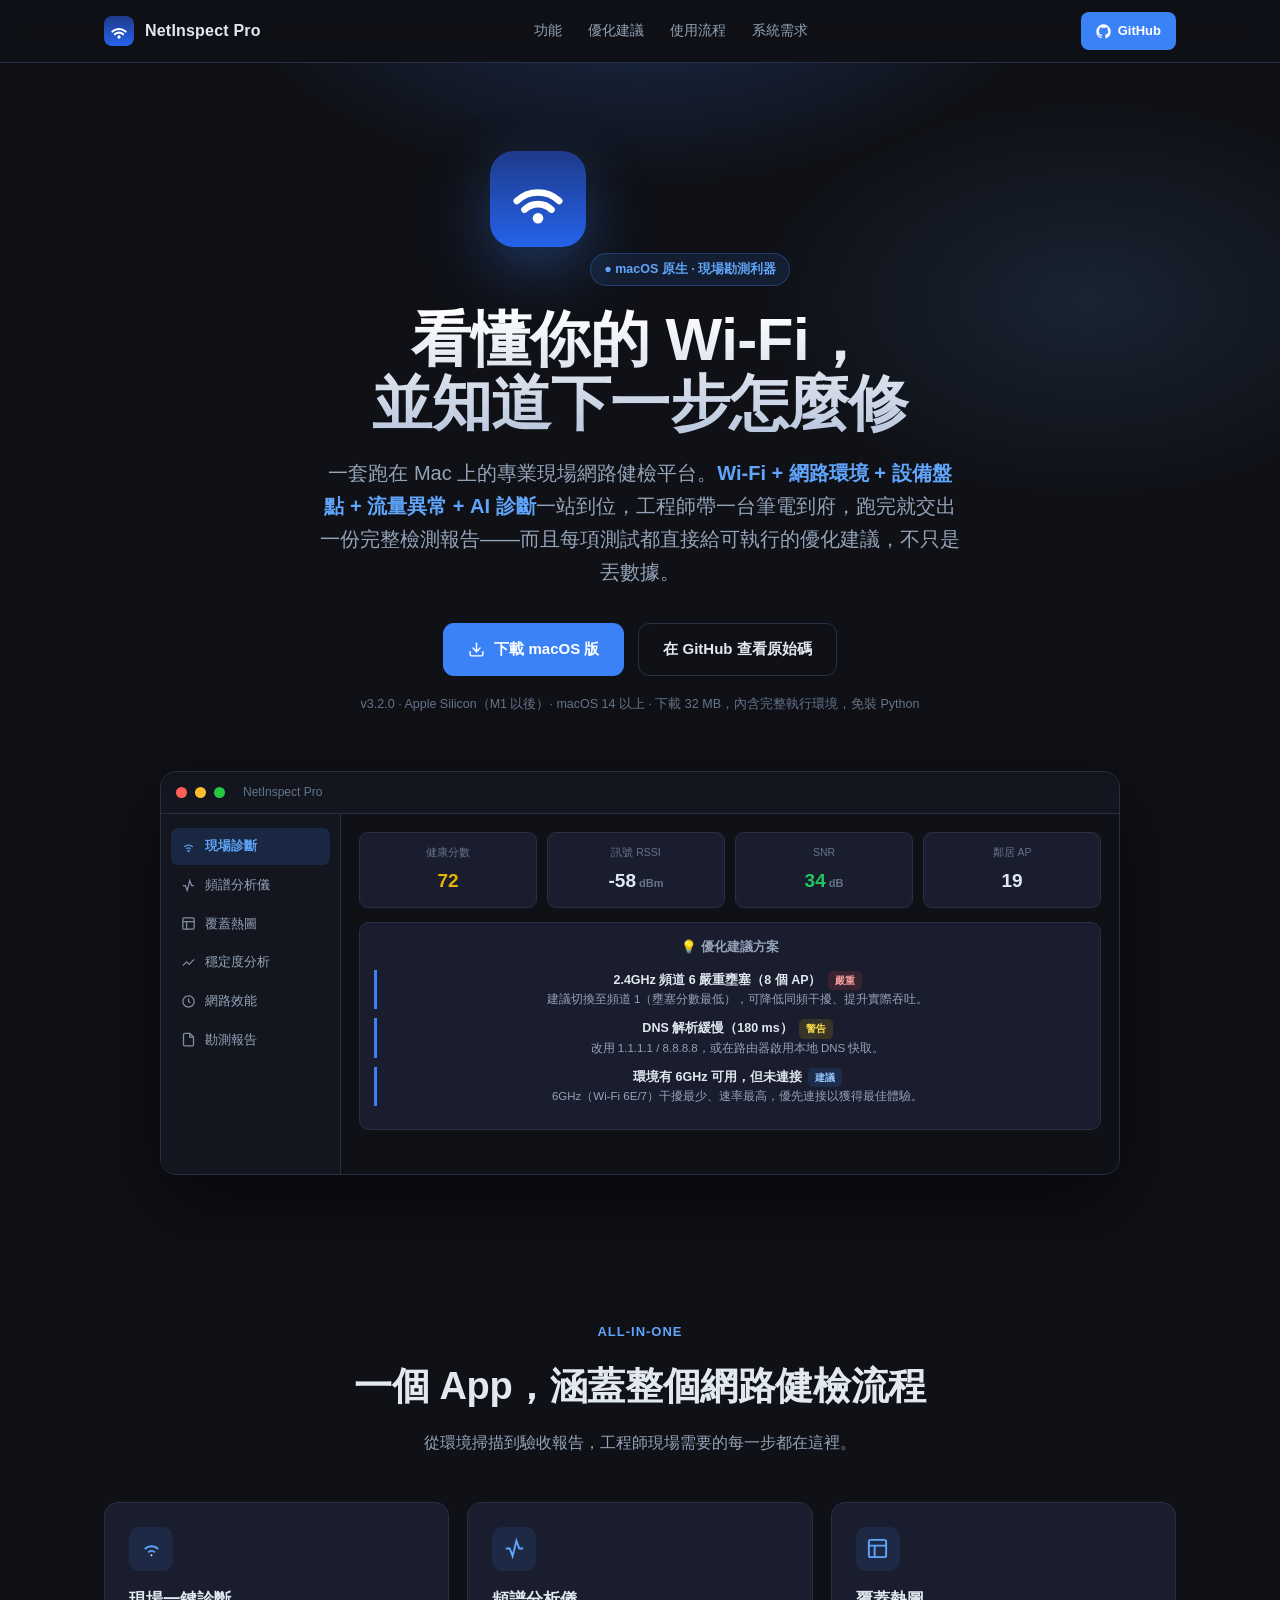
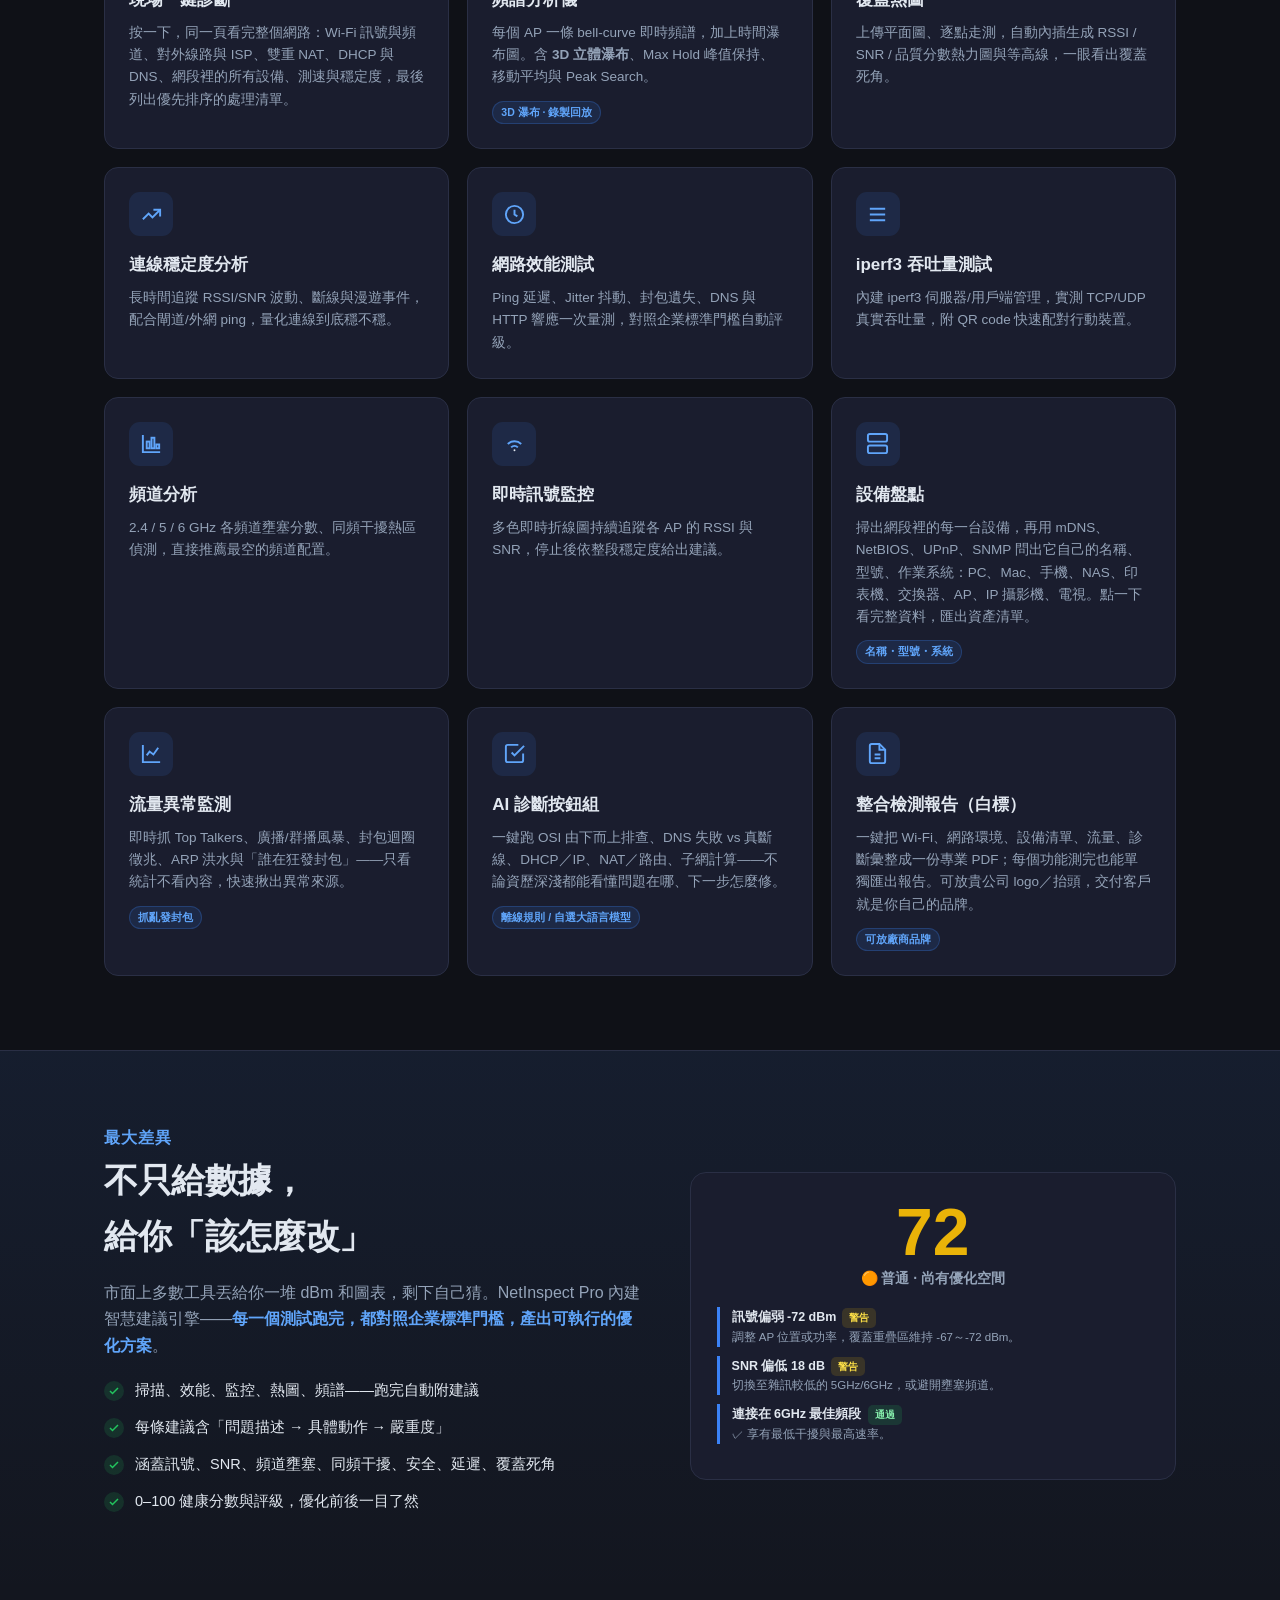
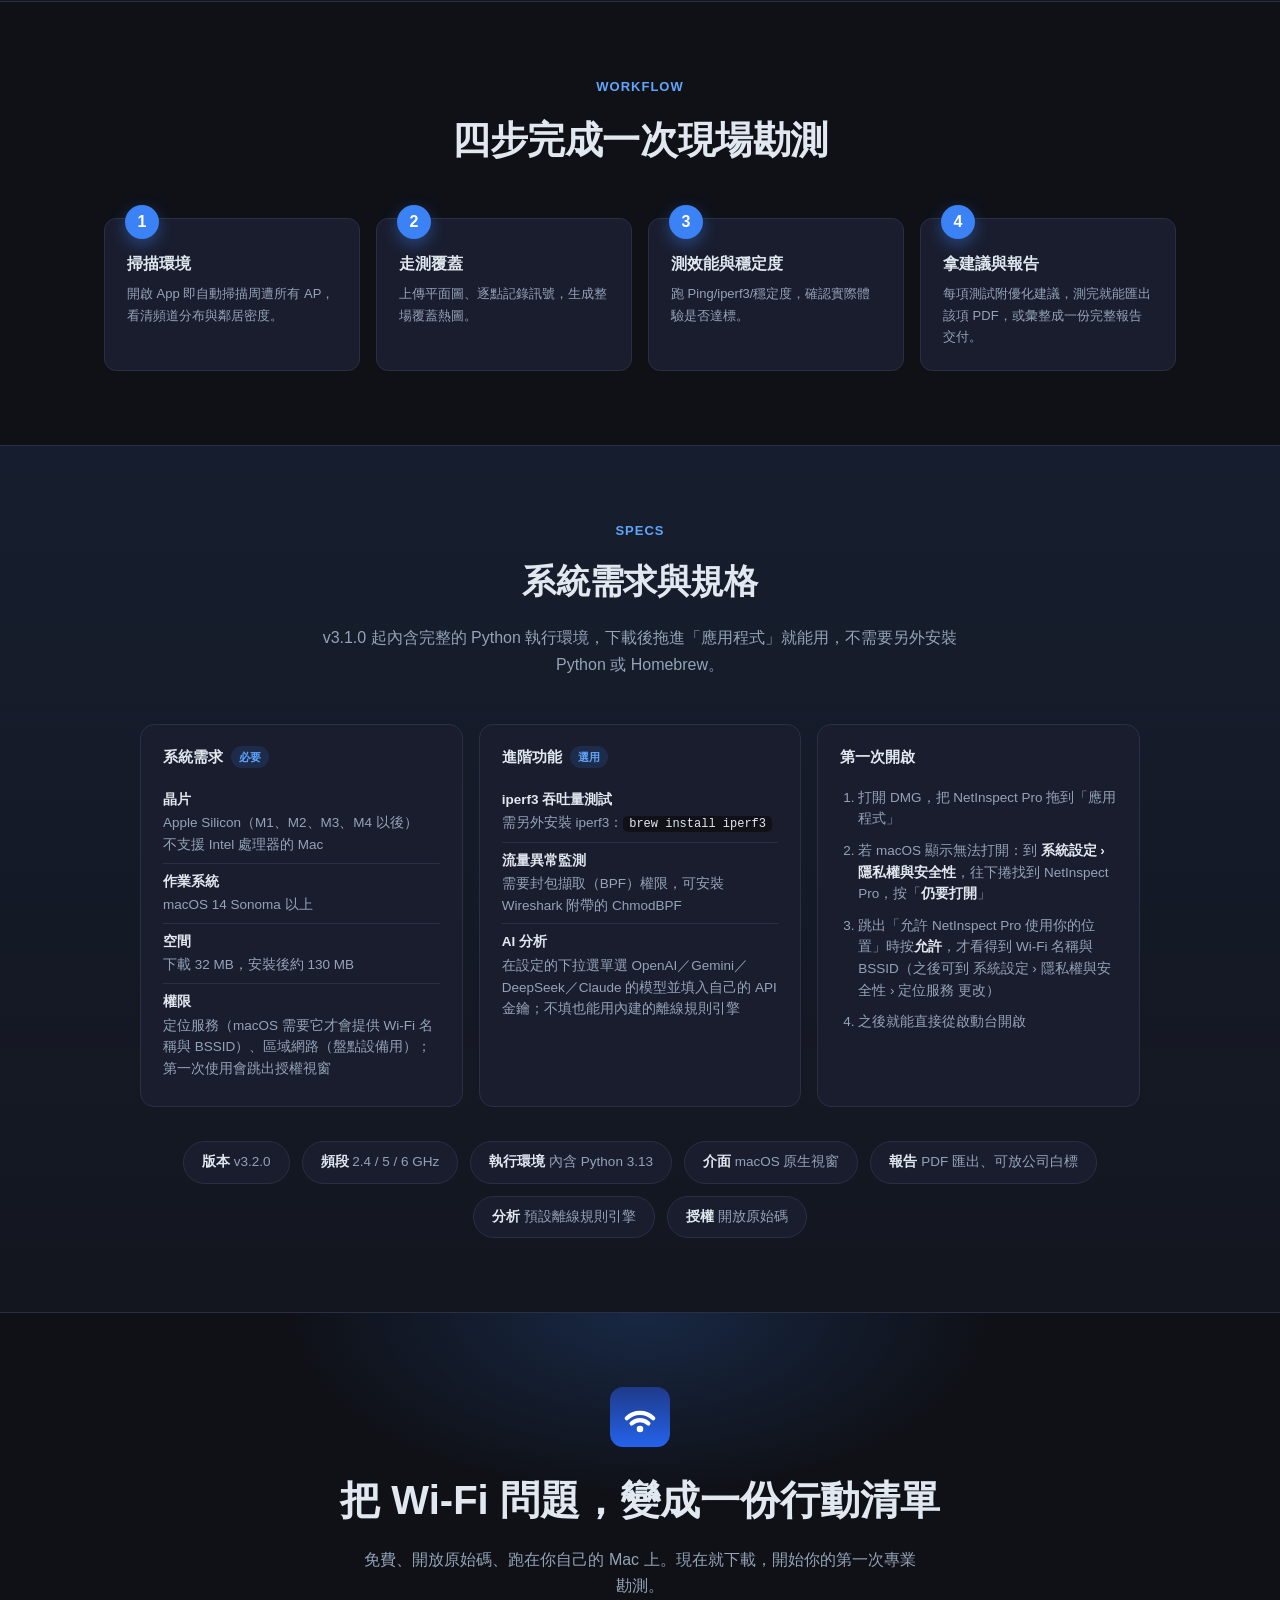
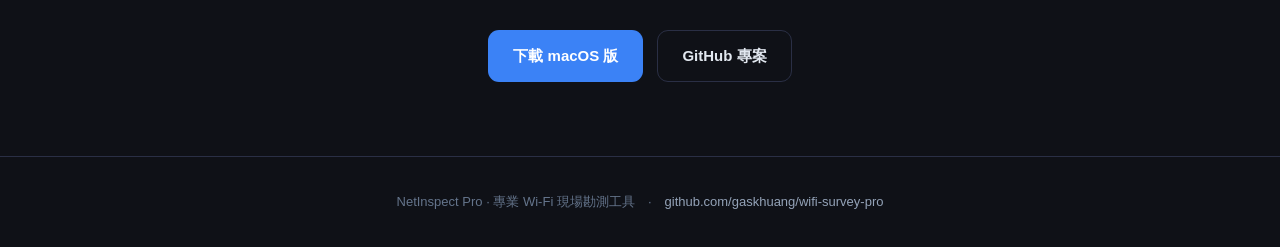
==== commit 68b37cec: "feat: 量測不受掃描干擾、Wi-Fi 基地台清單、多網卡盤點（v3.2.0） - 現場診斷：設備盤點移到延遲 / 測速 / 穩定度之後。掃描會在短時間內對閘道送出大量探測，   排在前面時實測會讓" ====
--- a/docs/index.html
+++ b/docs/index.html
@@ -207,7 +207,7 @@
     <svg class="logo-big"><use href="#wifi"/></svg>
     <div class="badge">● macOS 原生 · 現場勘測利器</div>
     <h1>看懂你的 Wi-Fi，<br>並知道下一步怎麼修</h1>
-    <p class="sub">一套跑在 Mac 上的專業現場網路健檢平台。<strong class="accent">Wi-Fi + 有線 LAN + 流量異常 + AI 診斷</strong>一站到位，工程師帶一台筆電到府，跑完就交出一份完整檢測報告——而且每項測試都直接給可執行的優化建議，不只是丟數據。</p>
+    <p class="sub">一套跑在 Mac 上的專業現場網路健檢平台。<strong class="accent">Wi-Fi + 網路環境 + 設備盤點 + 流量異常 + AI 診斷</strong>一站到位，工程師帶一台筆電到府，跑完就交出一份完整檢測報告——而且每項測試都直接給可執行的優化建議，不只是丟數據。</p>
     <div class="cta-row">
       <a class="btn btn-primary" href="https://github.com/gaskhuang/wifi-survey-pro/releases/latest/download/NetInspect.Pro.dmg" target="_blank" rel="noopener">
         <svg width="17" height="17" viewBox="0 0 24 24" fill="none" stroke="currentColor" stroke-width="2" stroke-linecap="round"><path d="M21 15v4a2 2 0 0 1-2 2H5a2 2 0 0 1-2-2v-4"/><polyline points="7 10 12 15 17 10"/><line x1="12" y1="15" x2="12" y2="3"/></svg>
@@ -215,7 +215,7 @@
       </a>
       <a class="btn btn-ghost" href="https://github.com/gaskhuang/wifi-survey-pro" target="_blank" rel="noopener">在 GitHub 查看原始碼</a>
     </div>
-    <div class="note">v3.1.2 · Apple Silicon（M1 以後）· macOS 14 以上 · 下載 32 MB，內含完整執行環境，免裝 Python</div>
+    <div class="note">v3.2.0 · Apple Silicon（M1 以後）· macOS 14 以上 · 下載 32 MB，內含完整執行環境，免裝 Python</div>
 
     <!-- app mockup -->
     <div class="shot">
@@ -265,7 +265,7 @@
       <div class="feat">
         <div class="fi"><svg viewBox="0 0 24 24"><path d="M5 12.5a10 10 0 0 1 14 0"/><path d="M8.5 16a5 5 0 0 1 7 0"/><circle cx="12" cy="19" r="1" fill="currentColor" stroke="none"/></svg></div>
         <h3>現場一鍵診斷</h3>
-        <p>一鍵跑完連線品質、頻道、安全、效能全項檢查，算出 0–100 健康分數與評級，並列出優先排序的問題清單。</p>
+        <p>按一下，同一頁看完整個網路：Wi-Fi 訊號與頻道、對外線路與 ISP、雙重 NAT、DHCP 與 DNS、網段裡的所有設備、測速與穩定度，最後列出優先排序的處理清單。</p>
       </div>
       <div class="feat">
         <div class="fi"><svg viewBox="0 0 24 24"><path d="M3 12h4l3 8 4-16 3 8h4"/></svg></div>
@@ -305,9 +305,9 @@
       </div>
       <div class="feat">
         <div class="fi"><svg viewBox="0 0 24 24"><rect x="2" y="2" width="20" height="8" rx="2"/><rect x="2" y="14" width="20" height="8" rx="2"/><line x1="6" y1="6" x2="6.01" y2="6"/><line x1="6" y1="18" x2="6.01" y2="18"/></svg></div>
-        <h3>有線 LAN 盤查</h3>
-        <p>掃描內網存活設備，靠 MAC OUI + 埠指紋判斷品牌與類型：PC / Mac / NAS / 印表機 / 防火牆 / AP，逐台可 ping／埠掃描，匯出資產清單。</p>
-        <span class="tag">內網資產盤點</span>
+        <h3>設備盤點</h3>
+        <p>掃出網段裡的每一台設備，再用 mDNS、NetBIOS、UPnP、SNMP 問出它自己的名稱、型號、作業系統：PC、Mac、手機、NAS、印表機、交換器、AP、IP 攝影機、電視。點一下看完整資料，匯出資產清單。</p>
+        <span class="tag">名稱・型號・系統</span>
       </div>
       <div class="feat">
         <div class="fi"><svg viewBox="0 0 24 24"><path d="M3 3v18h18"/><path d="M7 14l3-4 4 3 5-7"/></svg></div>
@@ -324,7 +324,7 @@
       <div class="feat">
         <div class="fi"><svg viewBox="0 0 24 24"><path d="M14 2H6a2 2 0 0 0-2 2v16a2 2 0 0 0 2 2h12a2 2 0 0 0 2-2V8z"/><path d="M14 2v6h6M9 13h6M9 17h6"/></svg></div>
         <h3>整合檢測報告（白標）</h3>
-        <p>一鍵把 Wi-Fi、有線 LAN、流量、診斷彙整成一份專業 PDF；每個功能測完也能單獨匯出報告。可放貴公司 logo／抬頭，交付客戶就是你自己的品牌。</p>
+        <p>一鍵把 Wi-Fi、網路環境、設備清單、流量、診斷彙整成一份專業 PDF；每個功能測完也能單獨匯出報告。可放貴公司 logo／抬頭，交付客戶就是你自己的品牌。</p>
         <span class="tag">可放廠商品牌</span>
       </div>
     </div>
@@ -387,7 +387,7 @@
           <li><b>晶片</b>Apple Silicon（M1、M2、M3、M4 以後）<br>不支援 Intel 處理器的 Mac</li>
           <li><b>作業系統</b>macOS 14 Sonoma 以上</li>
           <li><b>空間</b>下載 32 MB，安裝後約 130 MB</li>
-          <li><b>權限</b>定位服務（macOS 需要它才會提供 Wi-Fi 名稱與 BSSID；第一次開啟會跳出授權視窗）</li>
+          <li><b>權限</b>定位服務（macOS 需要它才會提供 Wi-Fi 名稱與 BSSID）、區域網路（盤點設備用）；第一次使用會跳出授權視窗</li>
         </ul>
       </div>
       <div class="req">
@@ -409,7 +409,7 @@
       </div>
     </div>
     <div class="specs">
-      <div class="spec"><b>版本</b> v3.1.2</div>
+      <div class="spec"><b>版本</b> v3.2.0</div>
       <div class="spec"><b>頻段</b> 2.4 / 5 / 6 GHz</div>
       <div class="spec"><b>執行環境</b> 內含 Python 3.13</div>
       <div class="spec"><b>介面</b> macOS 原生視窗</div>
